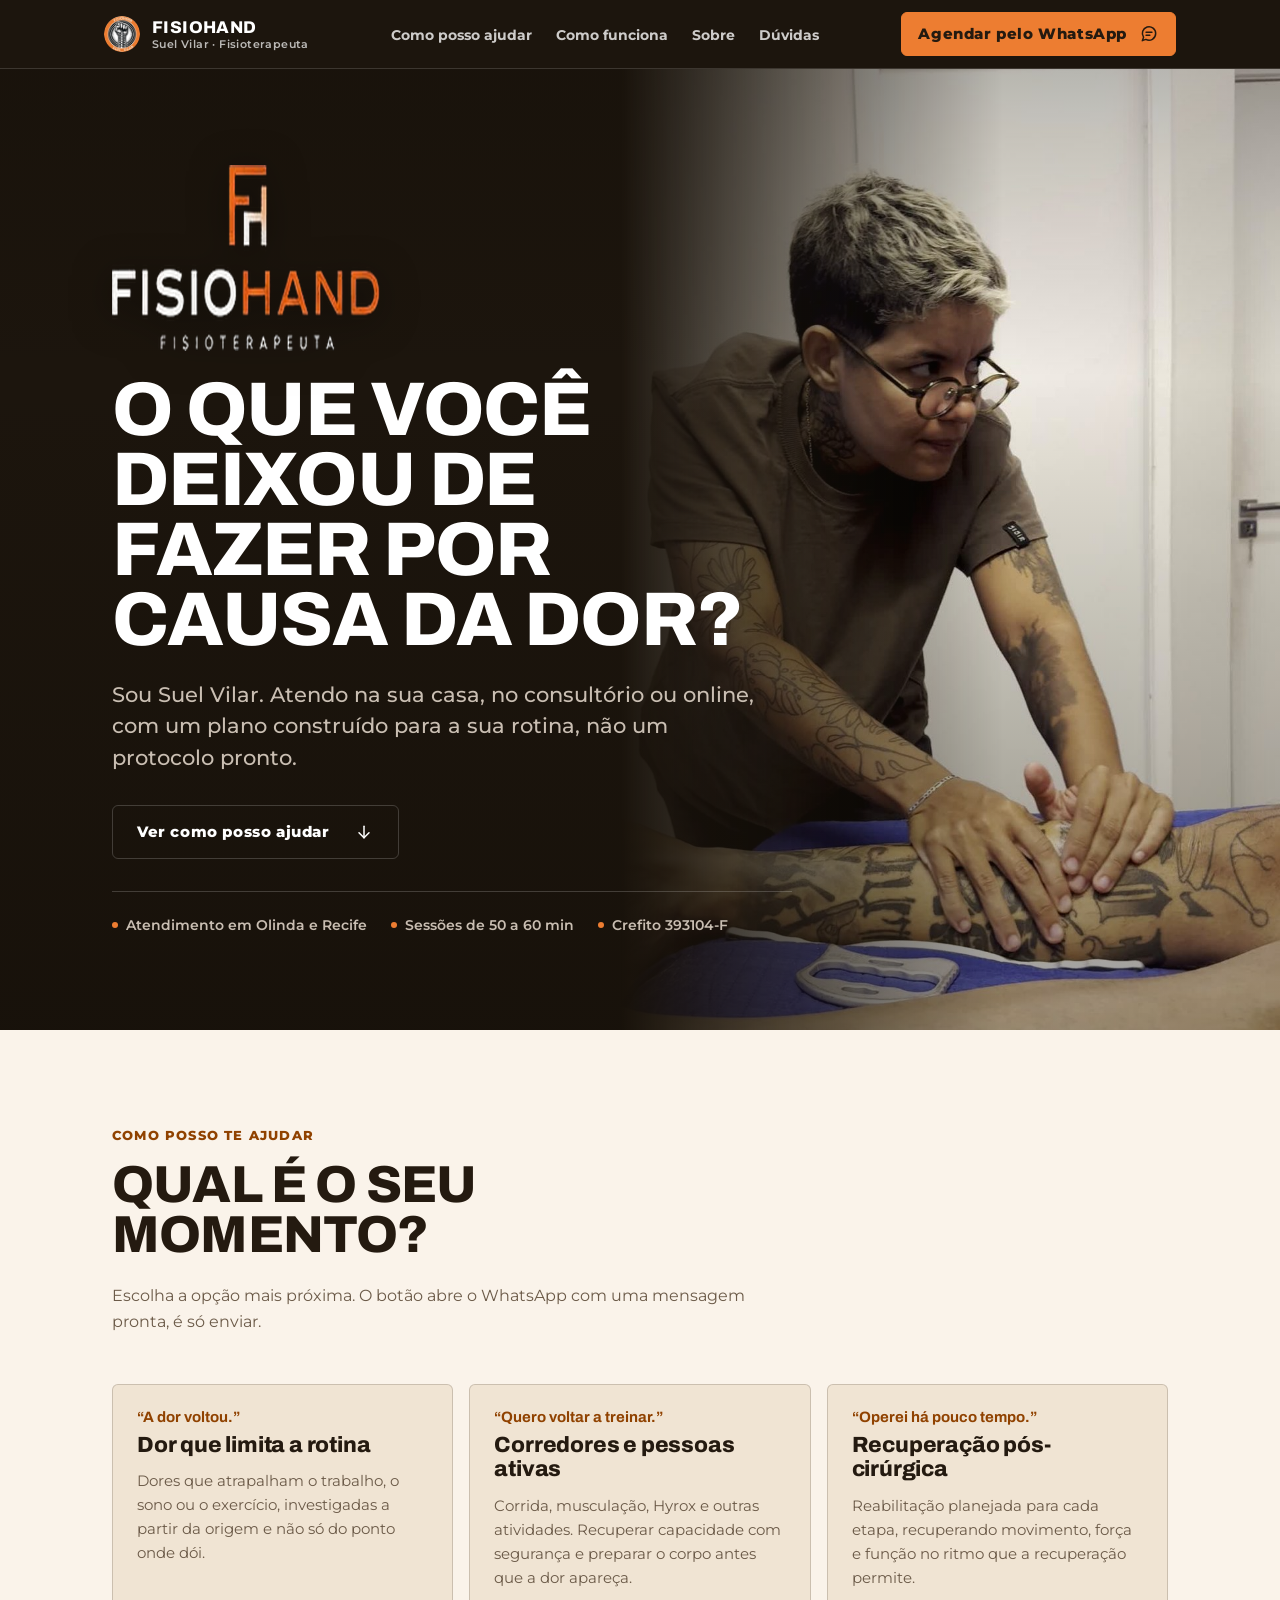
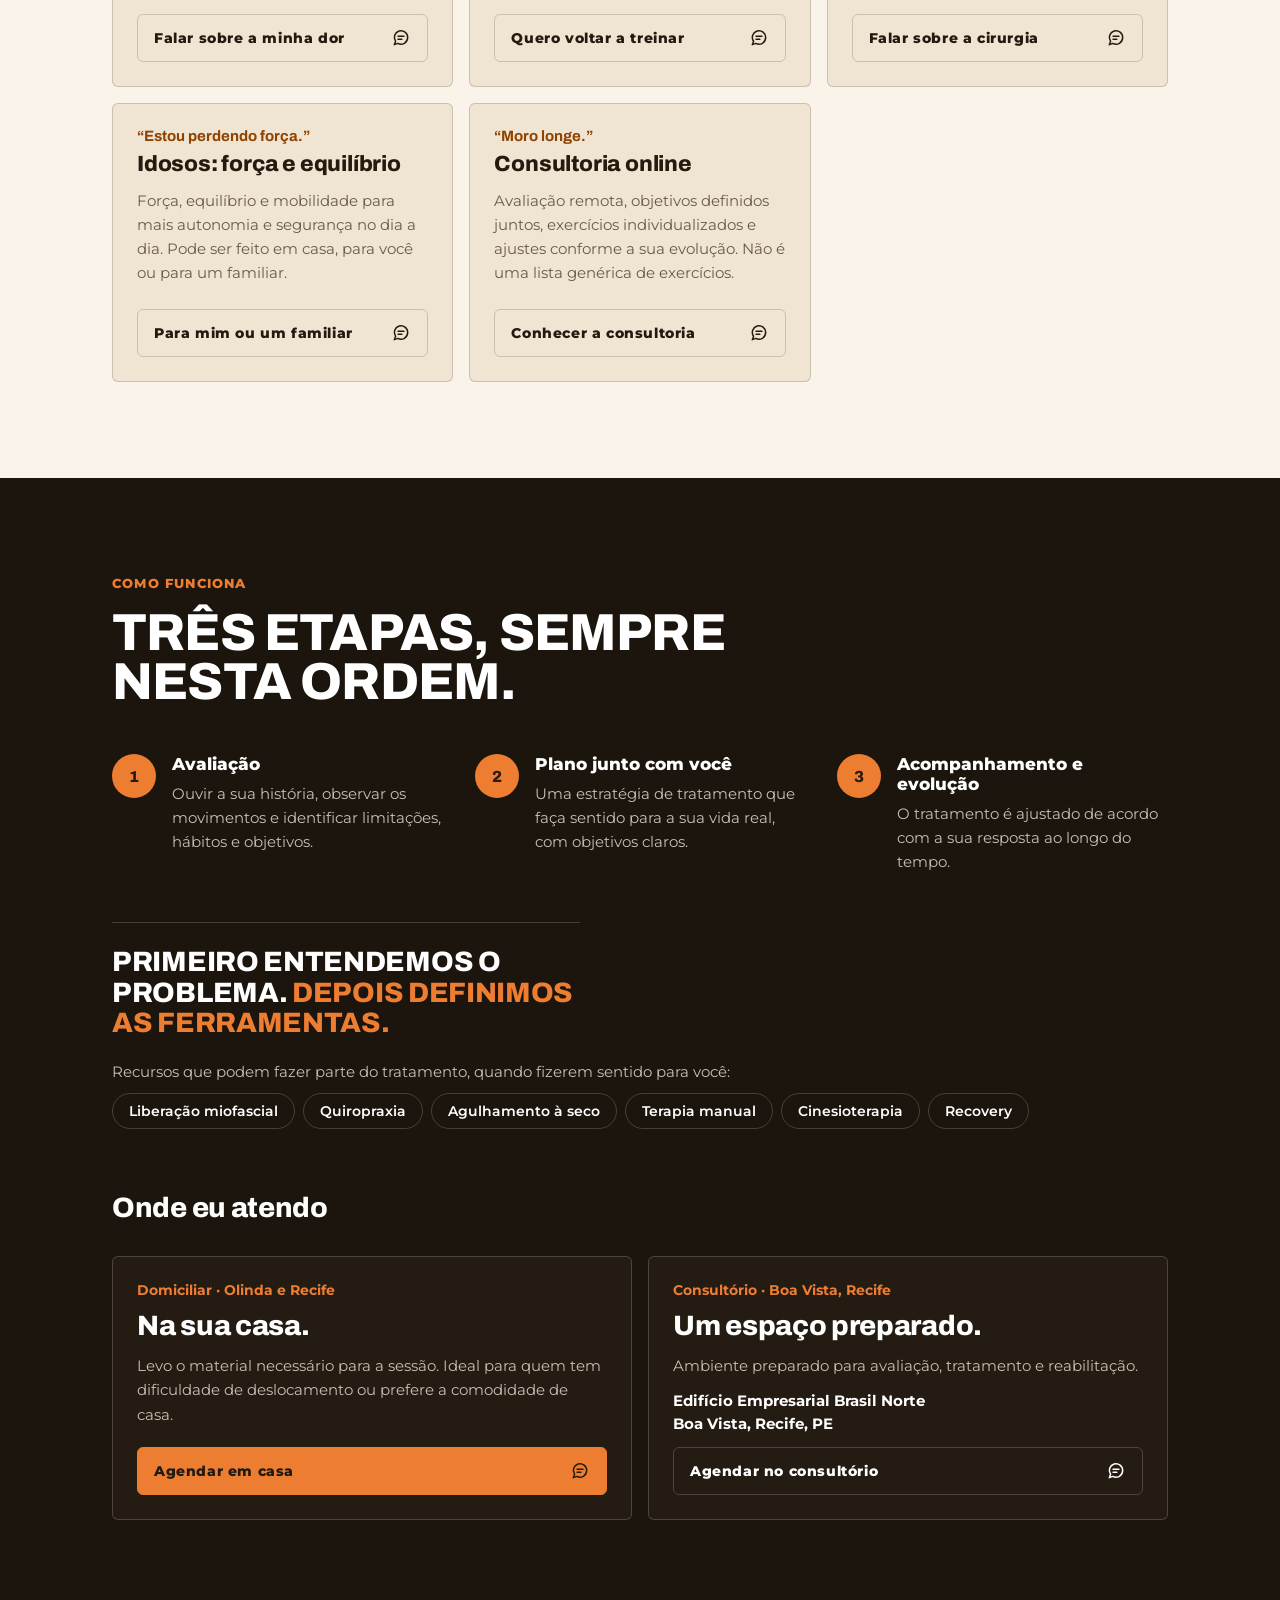
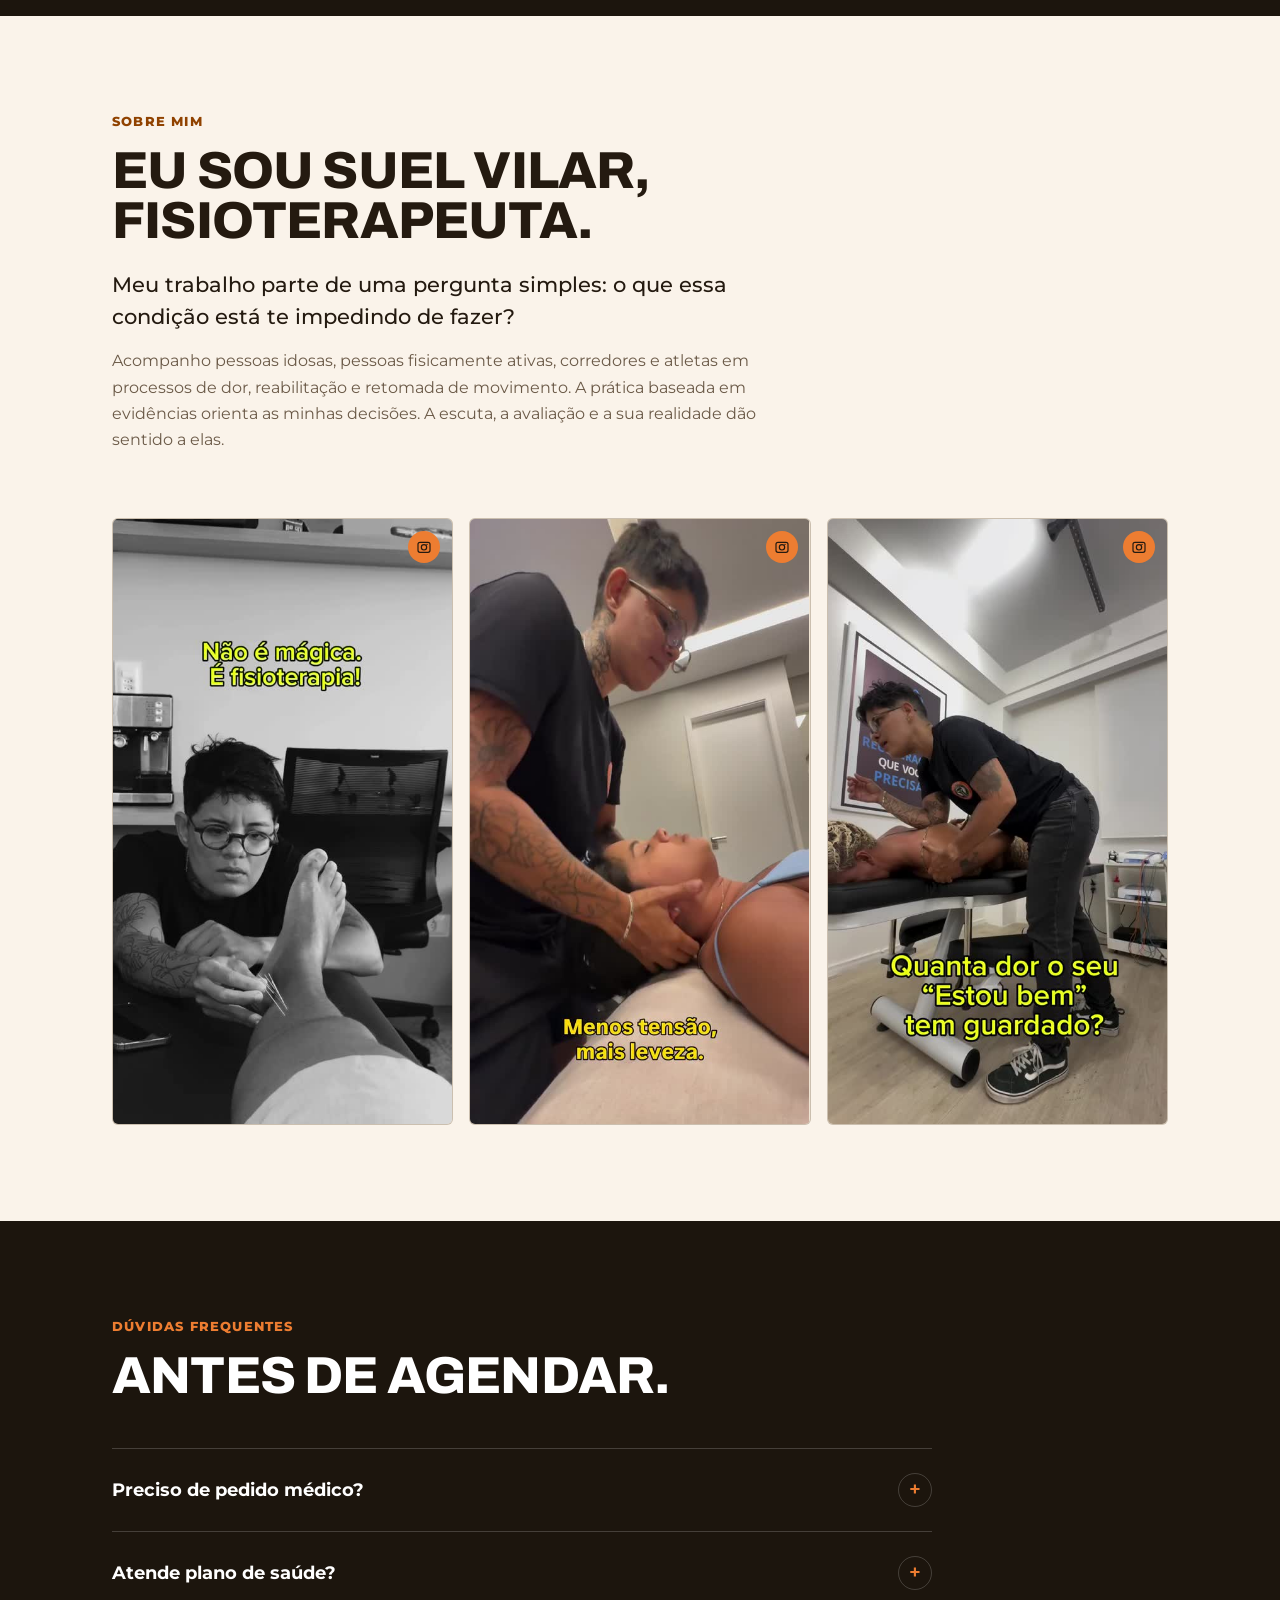
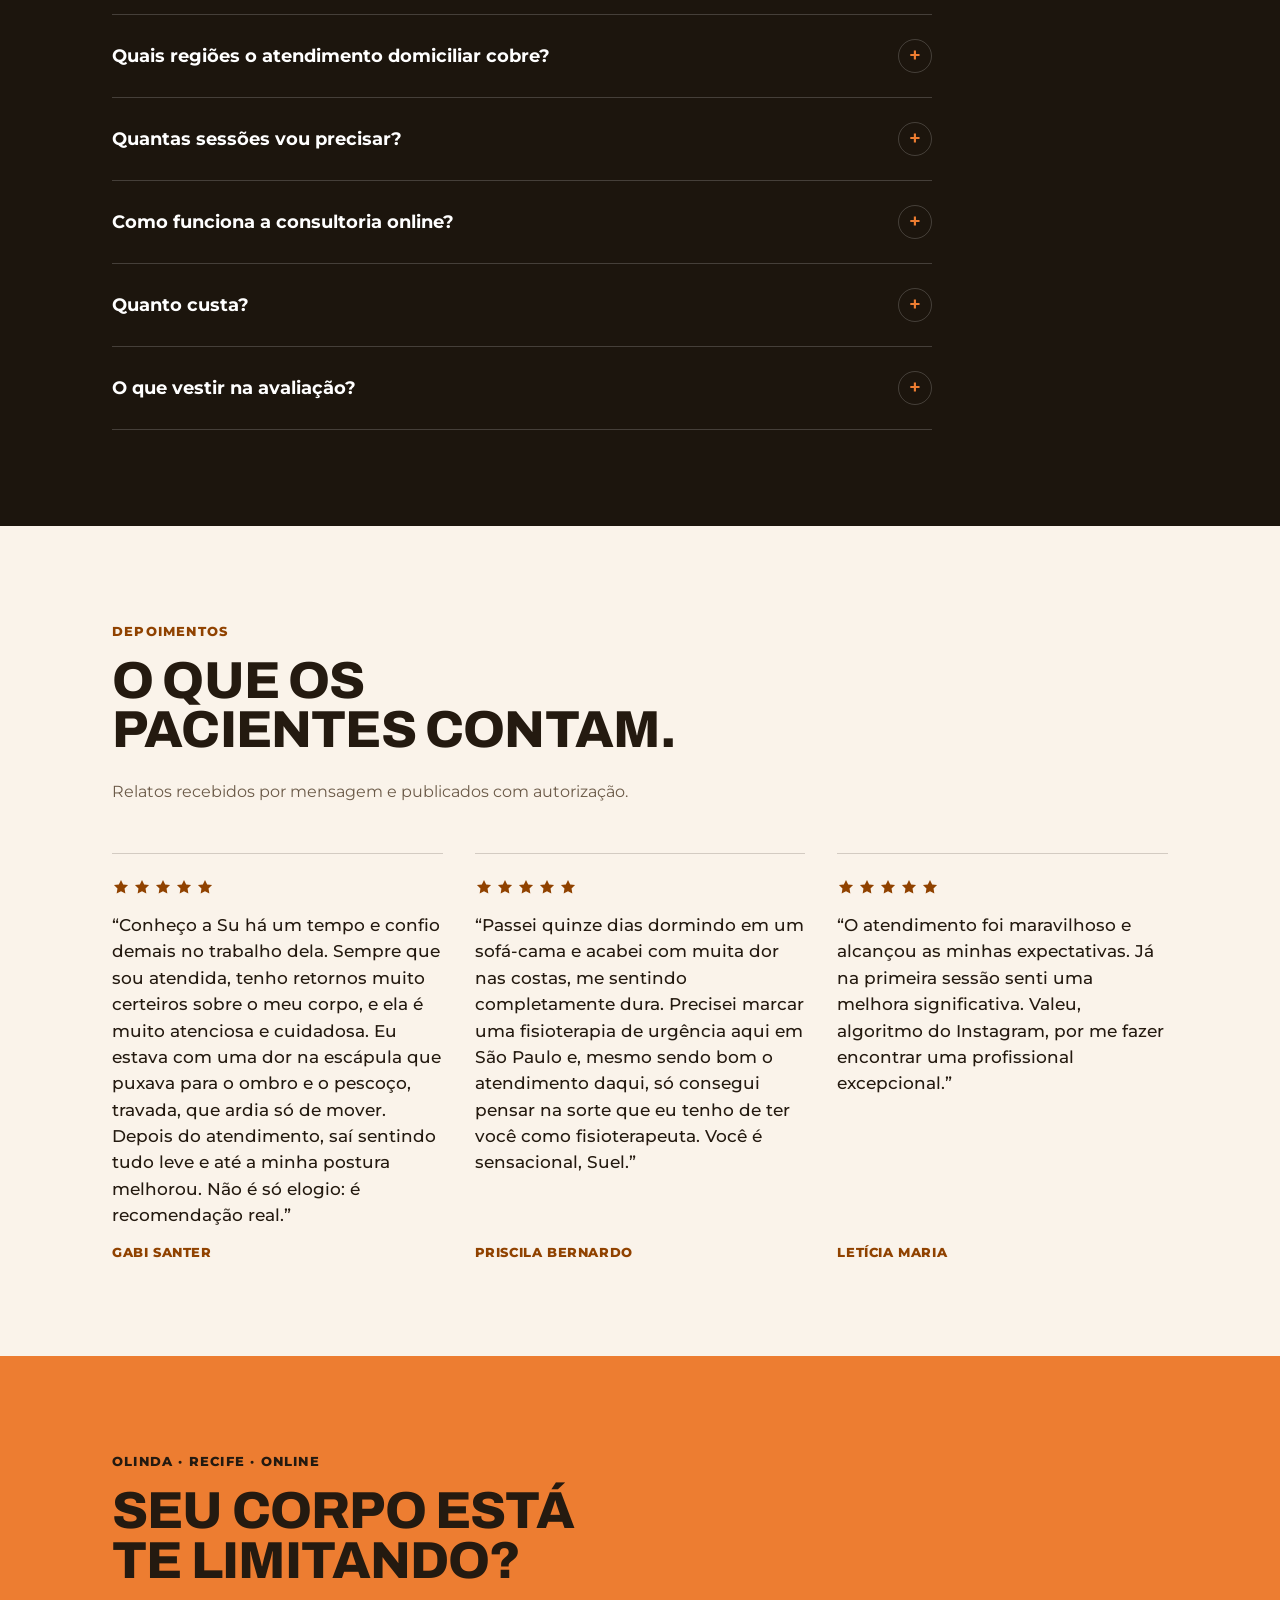
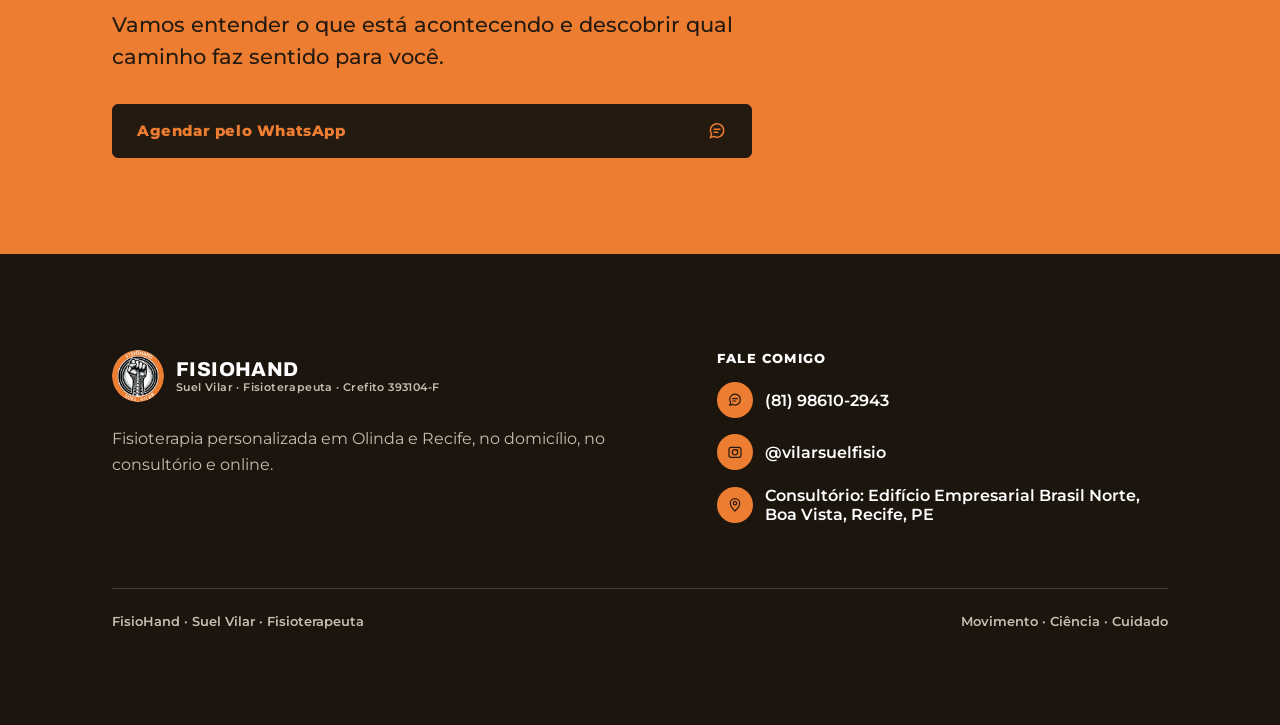
==== index.html @ 6add6da1 "Site FisioHand: página única para o GitHub Pages Constrói o site da Suel Vilar a partir do artefato " ====
<!DOCTYPE html>
<html lang="pt-BR">
<head>
<meta charset="utf-8">
<meta name="viewport" content="width=device-width,initial-scale=1,viewport-fit=cover">
<title>FisioHand | Suel Vilar, Fisioterapeuta em Olinda e Recife</title>
<meta name="description" content="Fisioterapia personalizada com Suel Vilar em Olinda e Recife: atendimento domiciliar, em consultório e online. Dor, pós-cirúrgico, corredores e atletas, idosos. Agende pelo WhatsApp.">
<link rel="canonical" href="https://marco-fontes.github.io/SiteSuel/">
<meta name="theme-color" content="#1c150d">

<link rel="icon" type="image/png" sizes="32x32" href="assets/img/favicon-32.png">
<link rel="icon" type="image/png" sizes="192x192" href="assets/img/selo-192.png">
<link rel="apple-touch-icon" href="assets/img/apple-touch-icon.png">

<!-- Prévia ao compartilhar o link (WhatsApp, Instagram, Facebook) -->
<meta property="og:type" content="website">
<meta property="og:locale" content="pt_BR">
<meta property="og:site_name" content="FisioHand">
<meta property="og:title" content="FisioHand | Suel Vilar, Fisioterapeuta em Olinda e Recife">
<meta property="og:description" content="Atendimento domiciliar, em consultório e online, com um plano construído para a sua rotina. Agende pelo WhatsApp.">
<meta property="og:url" content="https://marco-fontes.github.io/SiteSuel/">
<meta property="og:image" content="https://marco-fontes.github.io/SiteSuel/assets/img/compartilhar.jpg">
<meta property="og:image:width" content="1200">
<meta property="og:image:height" content="630">
<meta property="og:image:alt" content="Suel Vilar em atendimento de fisioterapia, com a marca FisioHand">
<meta name="twitter:card" content="summary_large_image">

<link rel="preconnect" href="https://fonts.googleapis.com">
<link rel="preconnect" href="https://fonts.gstatic.com" crossorigin>
<link href="https://fonts.googleapis.com/css2?family=Archivo:wght@600;700;800&family=Montserrat:wght@400;500;600;700;800&display=swap" rel="stylesheet">
<link rel="stylesheet" href="css/site.css">
<script src="js/site.js" defer></script>

<script type="application/ld+json">
{
  "@context": "https://schema.org",
  "@type": "Physiotherapy",
  "name": "FisioHand | Suel Vilar, Fisioterapeuta",
  "description": "Fisioterapia personalizada com Suel Vilar em Olinda e Recife: atendimento domiciliar, em consultório e online. Dor, pós-cirúrgico, corredores e atletas, idosos. Agende pelo WhatsApp.",
  "url": "https://marco-fontes.github.io/SiteSuel/",
  "image": "https://marco-fontes.github.io/SiteSuel/assets/img/compartilhar.jpg",
  "logo": "https://marco-fontes.github.io/SiteSuel/assets/img/selo-512.png",
  "telephone": "+55 81 98610-2943",
  "address": {
    "@type": "PostalAddress",
    "streetAddress": "Edifício Empresarial Brasil Norte",
    "addressLocality": "Recife",
    "addressRegion": "PE",
    "addressCountry": "BR"
  },
  "areaServed": [
    {
      "@type": "City",
      "name": "Recife"
    },
    {
      "@type": "City",
      "name": "Olinda"
    }
  ],
  "sameAs": [
    "https://instagram.com/vilarsuelfisio"
  ]
}
</script>
</head>
<body>

<!-- Ícone de conversa genérico. Para usar o ícone oficial do WhatsApp, baixe-o do kit de marca do WhatsApp e substitua os <svg> com a classe "ico-wpp". -->

<nav class="nav" aria-label="Navegação principal">
  <div class="nav-inner">
    <a class="nav-marca" href="#topo">
      <img src="assets/img/selo-160.png" width="160" height="160" alt="" />
      <span>
        <b>FisioHand</b>
        <small>Suel Vilar · Fisioterapeuta</small>
      </span>
    </a>
    <ul class="nav-links">
      <li><a href="#ajuda">Como posso ajudar</a></li>
      <li><a href="#como-funciona">Como funciona</a></li>
      <li><a href="#sobre">Sobre</a></li>
      <li><a href="#duvidas">Dúvidas</a></li>
    </ul>
    <a class="btn" href="https://wa.me/5581986102943?text=Ol%C3%A1%2C%20Suel%21%20Vim%20pelo%20site%20e%20gostaria%20de%20agendar%20uma%20avalia%C3%A7%C3%A3o." target="_blank" rel="noopener">
      <span>Agendar pelo WhatsApp</span>
      <svg class="ico-wpp" viewBox="0 0 24 24" fill="none" stroke="currentColor" stroke-width="1.8" stroke-linecap="round" stroke-linejoin="round" aria-hidden="true"><path d="M20 11.5a8 8 0 0 1-11.8 7L4 20l1.5-4.1A8 8 0 1 1 20 11.5z"/><line x1="8.5" y1="10" x2="15.5" y2="10"/><line x1="8.5" y1="13.5" x2="13" y2="13.5"/></svg>
    </a>
  </div>
</nav>

<a class="btn btn-fixo" href="https://wa.me/5581986102943?text=Ol%C3%A1%2C%20Suel%21%20Vim%20pelo%20site%20e%20gostaria%20de%20agendar%20uma%20avalia%C3%A7%C3%A3o." target="_blank" rel="noopener" aria-label="Agendar pelo WhatsApp">
  <svg class="ico-wpp" viewBox="0 0 24 24" fill="none" stroke="currentColor" stroke-width="1.8" stroke-linecap="round" stroke-linejoin="round" aria-hidden="true"><path d="M20 11.5a8 8 0 0 1-11.8 7L4 20l1.5-4.1A8 8 0 1 1 20 11.5z"/><line x1="8.5" y1="10" x2="15.5" y2="10"/><line x1="8.5" y1="13.5" x2="13" y2="13.5"/></svg>
  <span>WhatsApp</span>
</a>

<!-- 1. HERÓI -->
<header id="topo" class="secao heroi" data-theme="escuro">
  <div class="heroi-fundo" aria-hidden="true">
    <img src="assets/img/hero-1.jpg" width="1000" height="1457" alt="" fetchpriority="high">
  </div>
  <div class="heroi-veu" aria-hidden="true"></div>

  <div class="wrap">
    <div class="heroi-conteudo">
      <div>
        <div class="heroi-marca"><img src="assets/img/wordmark.png" width="476" height="186" alt="FisioHand, Suel Vilar, fisioterapeuta"></div>
        <h1 class="h-xl">O que você deixou de fazer por causa da dor?</h1>
        <p class="lead">Sou Suel Vilar. Atendo na sua casa, no consultório ou online, com um plano construído para a sua rotina, não um protocolo pronto.</p>
        <div class="btn-linha">
          <a class="btn btn--contorno" href="#ajuda">
            <span>Ver como posso ajudar</span>
            <svg viewBox="0 0 24 24" fill="none" stroke="currentColor" stroke-width="1.8" stroke-linecap="round" stroke-linejoin="round" aria-hidden="true"><line x1="12" y1="5" x2="12" y2="19"/><polyline points="6 13 12 19 18 13"/></svg>
          </a>
        </div>
        <div class="heroi-regua">
          <div>Atendimento em Olinda e Recife</div>
          <div>Sessões de 50 a 60 min</div>
          <div>Crefito 393104-F</div>
        </div>
      </div>
    </div>
  </div>
</header>

<!-- 2. COMO POSSO AJUDAR (une as antigas seções Você se reconhece, Objetivos e Modalidades) -->
<section id="ajuda" class="secao">
  <div class="wrap">
    <p class="rotulo">Como posso te ajudar</p>
    <h2 class="h-lg">Qual é o seu momento?</h2>
    <p class="par" style="margin-top: var(--space-6);">Escolha a opção mais próxima. O botão abre o WhatsApp com uma mensagem pronta, é só enviar.</p>

    <div class="cartoes">
      <article class="cartao">
        <div>
          <p class="cartao-fala">“A dor voltou.”</p>
          <h3 class="cartao-titulo" style="margin: var(--space-2) 0 var(--space-3);">Dor que limita a rotina</h3>
          <p class="cartao-desc">Dores que atrapalham o trabalho, o sono ou o exercício, investigadas a partir da origem e não só do ponto onde dói.</p>
        </div>
        <a class="btn btn--contorno btn--bloco" href="https://wa.me/5581986102943?text=Ol%C3%A1%2C%20Suel%21%20Vim%20pelo%20site.%20Estou%20com%20uma%20dor%20que%20est%C3%A1%20atrapalhando%20a%20minha%20rotina%20e%20gostaria%20de%20agendar%20uma%20avalia%C3%A7%C3%A3o." target="_blank" rel="noopener">
          <span>Falar sobre a minha dor</span>
          <svg class="ico-wpp" viewBox="0 0 24 24" fill="none" stroke="currentColor" stroke-width="1.8" stroke-linecap="round" stroke-linejoin="round" aria-hidden="true"><path d="M20 11.5a8 8 0 0 1-11.8 7L4 20l1.5-4.1A8 8 0 1 1 20 11.5z"/><line x1="8.5" y1="10" x2="15.5" y2="10"/><line x1="8.5" y1="13.5" x2="13" y2="13.5"/></svg>
        </a>
      </article>

      <article class="cartao">
        <div>
          <p class="cartao-fala">“Quero voltar a treinar.”</p>
          <h3 class="cartao-titulo" style="margin: var(--space-2) 0 var(--space-3);">Corredores e pessoas ativas</h3>
          <p class="cartao-desc">Corrida, musculação, Hyrox e outras atividades. Recuperar capacidade com segurança e preparar o corpo antes que a dor apareça.</p>
        </div>
        <a class="btn btn--contorno btn--bloco" href="https://wa.me/5581986102943?text=Ol%C3%A1%2C%20Suel%21%20Vim%20pelo%20site.%20Pratico%20atividade%20f%C3%ADsica%20e%20quero%20voltar%20a%20treinar%20sem%20dor." target="_blank" rel="noopener">
          <span>Quero voltar a treinar</span>
          <svg class="ico-wpp" viewBox="0 0 24 24" fill="none" stroke="currentColor" stroke-width="1.8" stroke-linecap="round" stroke-linejoin="round" aria-hidden="true"><path d="M20 11.5a8 8 0 0 1-11.8 7L4 20l1.5-4.1A8 8 0 1 1 20 11.5z"/><line x1="8.5" y1="10" x2="15.5" y2="10"/><line x1="8.5" y1="13.5" x2="13" y2="13.5"/></svg>
        </a>
      </article>

      <article class="cartao">
        <div>
          <p class="cartao-fala">“Operei há pouco tempo.”</p>
          <h3 class="cartao-titulo" style="margin: var(--space-2) 0 var(--space-3);">Recuperação pós-cirúrgica</h3>
          <p class="cartao-desc">Reabilitação planejada para cada etapa, recuperando movimento, força e função no ritmo que a recuperação permite.</p>
        </div>
        <a class="btn btn--contorno btn--bloco" href="https://wa.me/5581986102943?text=Ol%C3%A1%2C%20Suel%21%20Vim%20pelo%20site.%20Passei%20por%20uma%20cirurgia%20e%20preciso%20de%20fisioterapia%20para%20a%20recupera%C3%A7%C3%A3o." target="_blank" rel="noopener">
          <span>Falar sobre a cirurgia</span>
          <svg class="ico-wpp" viewBox="0 0 24 24" fill="none" stroke="currentColor" stroke-width="1.8" stroke-linecap="round" stroke-linejoin="round" aria-hidden="true"><path d="M20 11.5a8 8 0 0 1-11.8 7L4 20l1.5-4.1A8 8 0 1 1 20 11.5z"/><line x1="8.5" y1="10" x2="15.5" y2="10"/><line x1="8.5" y1="13.5" x2="13" y2="13.5"/></svg>
        </a>
      </article>

      <article class="cartao">
        <div>
          <p class="cartao-fala">“Estou perdendo força.”</p>
          <h3 class="cartao-titulo" style="margin: var(--space-2) 0 var(--space-3);">Idosos: força e equilíbrio</h3>
          <p class="cartao-desc">Força, equilíbrio e mobilidade para mais autonomia e segurança no dia a dia. Pode ser feito em casa, para você ou para um familiar.</p>
        </div>
        <a class="btn btn--contorno btn--bloco" href="https://wa.me/5581986102943?text=Ol%C3%A1%2C%20Suel%21%20Vim%20pelo%20site.%20Gostaria%20de%20fisioterapia%20para%20for%C3%A7a%20e%20equil%C3%ADbrio%20%28para%20mim%20ou%20para%20um%20familiar%29." target="_blank" rel="noopener">
          <span>Para mim ou um familiar</span>
          <svg class="ico-wpp" viewBox="0 0 24 24" fill="none" stroke="currentColor" stroke-width="1.8" stroke-linecap="round" stroke-linejoin="round" aria-hidden="true"><path d="M20 11.5a8 8 0 0 1-11.8 7L4 20l1.5-4.1A8 8 0 1 1 20 11.5z"/><line x1="8.5" y1="10" x2="15.5" y2="10"/><line x1="8.5" y1="13.5" x2="13" y2="13.5"/></svg>
        </a>
      </article>

      <article class="cartao">
        <div>
          <p class="cartao-fala">“Moro longe.”</p>
          <h3 class="cartao-titulo" style="margin: var(--space-2) 0 var(--space-3);">Consultoria online</h3>
          <p class="cartao-desc">Avaliação remota, objetivos definidos juntos, exercícios individualizados e ajustes conforme a sua evolução. Não é uma lista genérica de exercícios.</p>
        </div>
        <a class="btn btn--contorno btn--bloco" href="https://wa.me/5581986102943?text=Ol%C3%A1%2C%20Suel%21%20Vim%20pelo%20site%20e%20quero%20saber%20mais%20sobre%20a%20consultoria%20online." target="_blank" rel="noopener">
          <span>Conhecer a consultoria</span>
          <svg class="ico-wpp" viewBox="0 0 24 24" fill="none" stroke="currentColor" stroke-width="1.8" stroke-linecap="round" stroke-linejoin="round" aria-hidden="true"><path d="M20 11.5a8 8 0 0 1-11.8 7L4 20l1.5-4.1A8 8 0 1 1 20 11.5z"/><line x1="8.5" y1="10" x2="15.5" y2="10"/><line x1="8.5" y1="13.5" x2="13" y2="13.5"/></svg>
        </a>
      </article>
    </div>
  </div>
</section>

<!-- 3. COMO FUNCIONA + RECURSOS + ONDE ATENDO (sem valores, que são informados no WhatsApp) -->
<section id="como-funciona" class="secao" data-theme="escuro">
  <div class="wrap">
    <p class="rotulo">Como funciona</p>
    <h2 class="h-lg">Três etapas, sempre nesta ordem.</h2>

    <div class="passos">
      <div class="passo">
        <div class="passo-num">1</div>
        <div>
          <p class="passo-titulo">Avaliação</p>
          <p class="passo-desc">Ouvir a sua história, observar os movimentos e identificar limitações, hábitos e objetivos.</p>
        </div>
      </div>
      <div class="passo">
        <div class="passo-num">2</div>
        <div>
          <p class="passo-titulo">Plano junto com você</p>
          <p class="passo-desc">Uma estratégia de tratamento que faça sentido para a sua vida real, com objetivos claros.</p>
        </div>
      </div>
      <div class="passo">
        <div class="passo-num">3</div>
        <div>
          <p class="passo-titulo">Acompanhamento e evolução</p>
          <p class="passo-desc">O tratamento é ajustado de acordo com a sua resposta ao longo do tempo.</p>
        </div>
      </div>
    </div>

    <p class="virada">Primeiro entendemos o problema. <em>Depois definimos as ferramentas.</em></p>
    <p class="tags-legenda">Recursos que podem fazer parte do tratamento, quando fizerem sentido para você:</p>
    <div class="tags">
      <span class="tag">Liberação miofascial</span>
      <span class="tag">Quiropraxia</span>
      <span class="tag">Agulhamento à seco</span>
      <span class="tag">Terapia manual</span>
      <span class="tag">Cinesioterapia</span>
      <span class="tag">Recovery</span>
    </div>

    <div class="sub-bloco">
      <h3 class="h-md">Onde eu atendo</h3>
      <div class="locais">
        <div class="local">
          <p class="local-meta">Domiciliar · Olinda e Recife</p>
          <p class="h-md">Na sua casa.</p>
          <p class="par">Levo o material necessário para a sessão. Ideal para quem tem dificuldade de deslocamento ou prefere a comodidade de casa.</p>
          <a class="btn btn--bloco" href="https://wa.me/5581986102943?text=Ol%C3%A1%2C%20Suel%21%20Vim%20pelo%20site%20e%20quero%20agendar%20atendimento%20domiciliar.%20Meu%20bairro%20%C3%A9%3A%20" target="_blank" rel="noopener">
            <span>Agendar em casa</span>
            <svg class="ico-wpp" viewBox="0 0 24 24" fill="none" stroke="currentColor" stroke-width="1.8" stroke-linecap="round" stroke-linejoin="round" aria-hidden="true"><path d="M20 11.5a8 8 0 0 1-11.8 7L4 20l1.5-4.1A8 8 0 1 1 20 11.5z"/><line x1="8.5" y1="10" x2="15.5" y2="10"/><line x1="8.5" y1="13.5" x2="13" y2="13.5"/></svg>
          </a>
        </div>
        <div class="local">
          <p class="local-meta">Consultório · Boa Vista, Recife</p>
          <p class="h-md">Um espaço preparado.</p>
          <p class="par">Ambiente preparado para avaliação, tratamento e reabilitação.</p>
          <p class="local-endereco">Edifício Empresarial Brasil Norte<br>Boa Vista, Recife, PE</p>
          <a class="btn btn--bloco btn--contorno" href="https://wa.me/5581986102943?text=Ol%C3%A1%2C%20Suel%21%20Vim%20pelo%20site%20e%20quero%20agendar%20no%20consult%C3%B3rio.%20Quais%20hor%C3%A1rios%20voc%C3%AA%20tem%20dispon%C3%ADveis%3F" target="_blank" rel="noopener">
            <span>Agendar no consultório</span>
            <svg class="ico-wpp" viewBox="0 0 24 24" fill="none" stroke="currentColor" stroke-width="1.8" stroke-linecap="round" stroke-linejoin="round" aria-hidden="true"><path d="M20 11.5a8 8 0 0 1-11.8 7L4 20l1.5-4.1A8 8 0 1 1 20 11.5z"/><line x1="8.5" y1="10" x2="15.5" y2="10"/><line x1="8.5" y1="13.5" x2="13" y2="13.5"/></svg>
          </a>
        </div>
      </div>
    </div>
  </div>
</section>

<!-- 4. SOBRE -->
<section id="sobre" class="secao">
  <div class="wrap">
    <div class="sobre-texto">
      <p class="rotulo">Sobre mim</p>
      <h2 class="h-lg">Eu sou Suel Vilar, fisioterapeuta.</h2>
      <p class="lead" style="margin-top: var(--space-6);">Meu trabalho parte de uma pergunta simples: o que essa condição está te impedindo de fazer?</p>
      <p class="par" style="margin-top: var(--space-4);">Acompanho pessoas idosas, pessoas fisicamente ativas, corredores e atletas em processos de dor, reabilitação e retomada de movimento. A prática baseada em evidências orienta as minhas decisões. A escuta, a avaliação e a sua realidade dão sentido a elas.</p>
    </div>

    <div class="reels-bloco">
      <div class="reels">
        <a class="reel" href="https://www.instagram.com/reel/DetmWeBpkmp/" target="_blank" rel="noopener" aria-label="Vídeo completo no Instagram: não é mágica, é fisioterapia">
          <span class="reel-video">
            <video src="assets/video/reel1.mp4" poster="assets/video/reel1.jpg" autoplay muted loop playsinline preload="metadata" aria-hidden="true"></video>
            <span class="reel-selo">
              <svg viewBox="0 0 24 24" width="16" height="16" fill="none" stroke="currentColor" stroke-width="1.8" stroke-linecap="round" stroke-linejoin="round" aria-hidden="true"><rect x="3" y="5" width="18" height="15" rx="3"/><circle cx="12" cy="12.5" r="4"/><line x1="16.5" y1="8.2" x2="16.6" y2="8.2"/></svg>
            </span>
          </span>
        </a>
        <a class="reel" href="https://www.instagram.com/reel/Deo_K20xt-z/" target="_blank" rel="noopener" aria-label="Vídeo completo no Instagram: menos tensão, mais leveza">
          <span class="reel-video">
            <video src="assets/video/reel2.mp4" poster="assets/video/reel2.jpg" autoplay muted loop playsinline preload="metadata" aria-hidden="true"></video>
            <span class="reel-selo">
              <svg viewBox="0 0 24 24" width="16" height="16" fill="none" stroke="currentColor" stroke-width="1.8" stroke-linecap="round" stroke-linejoin="round" aria-hidden="true"><rect x="3" y="5" width="18" height="15" rx="3"/><circle cx="12" cy="12.5" r="4"/><line x1="16.5" y1="8.2" x2="16.6" y2="8.2"/></svg>
            </span>
          </span>
        </a>
        <a class="reel" href="https://www.instagram.com/reel/DeRxOqmJ3QB/" target="_blank" rel="noopener" aria-label="Vídeo completo no Instagram: quanta dor o seu estou bem tem guardado">
          <span class="reel-video">
            <video src="assets/video/reel3.mp4" poster="assets/video/reel3.jpg" autoplay muted loop playsinline preload="metadata" aria-hidden="true"></video>
            <span class="reel-selo">
              <svg viewBox="0 0 24 24" width="16" height="16" fill="none" stroke="currentColor" stroke-width="1.8" stroke-linecap="round" stroke-linejoin="round" aria-hidden="true"><rect x="3" y="5" width="18" height="15" rx="3"/><circle cx="12" cy="12.5" r="4"/><line x1="16.5" y1="8.2" x2="16.6" y2="8.2"/></svg>
            </span>
          </span>
        </a>
      </div>
    </div>
  </div>
</section>

<!-- 5. DÚVIDAS FREQUENTES -->
<section id="duvidas" class="secao" data-theme="escuro">
  <div class="wrap">
    <p class="rotulo">Dúvidas frequentes</p>
    <h2 class="h-lg">Antes de agendar.</h2>

    <div class="faq">
      <details>
        <summary>Preciso de pedido médico?</summary>
        <div class="faq-resposta">
          <p class="par">Não é obrigatório para começar a fisioterapia particular. Se você tiver exames, laudos ou relatório médico, leve para a avaliação. Eles ajudam a entender o seu caso.</p>
        </div>
      </details>
      <details>
        <summary>Atende plano de saúde?</summary>
        <div class="faq-resposta">
          <p class="par">O atendimento é particular. Muitos planos permitem pedir reembolso com o recibo da sessão, e alguns exigem pedido médico para isso. Vale confirmar as regras com o seu plano.</p>
        </div>
      </details>
      <details>
        <summary>Quais regiões o atendimento domiciliar cobre?</summary>
        <div class="faq-resposta">
          <p class="par">Olinda e Recife. Mande o seu bairro pelo <a href="https://wa.me/5581986102943?text=Ol%C3%A1%2C%20Suel%21%20Vim%20pelo%20site%20e%20quero%20agendar%20atendimento%20domiciliar.%20Meu%20bairro%20%C3%A9%3A%20" target="_blank" rel="noopener">WhatsApp</a> que eu confirmo se atendo a sua região.</p>
        </div>
      </details>
      <details>
        <summary>Quantas sessões vou precisar?</summary>
        <div class="faq-resposta">
          <p class="par">Depende da sua condição, do seu objetivo e de como o seu corpo responde. Depois da avaliação, você recebe uma estimativa e o plano é revisto conforme a evolução.</p>
        </div>
      </details>
      <details>
        <summary>Como funciona a consultoria online?</summary>
        <div class="faq-resposta">
          <p class="par">Fazemos a avaliação por videochamada, definimos os objetivos juntos e você recebe exercícios individualizados, com acompanhamento e ajustes ao longo do tempo.</p>
        </div>
      </details>
      <details>
        <summary>Quanto custa?</summary>
        <div class="faq-resposta">
          <p class="par">O valor depende da modalidade (domiciliar, consultório ou online) e é informado no primeiro contato. <a href="https://wa.me/5581986102943?text=Ol%C3%A1%2C%20Suel%21%20Vim%20pelo%20site%20e%20gostaria%20de%20saber%20os%20valores%20das%20sess%C3%B5es." target="_blank" rel="noopener">Pergunte pelo WhatsApp</a>, a resposta é rápida.</p>
        </div>
      </details>
      <details>
        <summary>O que vestir na avaliação?</summary>
        <div class="faq-resposta">
          <p class="par">Roupa confortável, que permita movimentar o corpo e observar a região da queixa, como short e camiseta.</p>
        </div>
      </details>
    </div>
  </div>
</section>

<!--
  6. DEPOIMENTOS
  Relatos recebidos por mensagem, com o texto revisado para leitura.
  Para adicionar outro, copie um bloco .depoimento, troque o texto de .depo-fala e o .depo-nome.
  Publicar somente com autorização por escrito de cada paciente, sem promessa de resultado
  e sem imagens de antes e depois (Resolução COFFITO nº 532/2021).
-->
<section id="depoimentos" class="secao">
  <div class="wrap">
    <p class="rotulo">Depoimentos</p>
    <h2 class="h-lg">O que os pacientes contam.</h2>
    <p class="par" style="margin-top: var(--space-6);">Relatos recebidos por mensagem e publicados com autorização.</p>

    <div class="depoimentos">
      <div class="depoimento">
        <div class="depo-estrelas" aria-hidden="true">
          <svg viewBox="0 0 24 24" fill="currentColor"><path d="M12 2.6l2.9 5.9 6.5.9-4.7 4.6 1.1 6.5-5.8-3-5.8 3 1.1-6.5L2.6 9.4l6.5-.9z"/></svg>
          <svg viewBox="0 0 24 24" fill="currentColor"><path d="M12 2.6l2.9 5.9 6.5.9-4.7 4.6 1.1 6.5-5.8-3-5.8 3 1.1-6.5L2.6 9.4l6.5-.9z"/></svg>
          <svg viewBox="0 0 24 24" fill="currentColor"><path d="M12 2.6l2.9 5.9 6.5.9-4.7 4.6 1.1 6.5-5.8-3-5.8 3 1.1-6.5L2.6 9.4l6.5-.9z"/></svg>
          <svg viewBox="0 0 24 24" fill="currentColor"><path d="M12 2.6l2.9 5.9 6.5.9-4.7 4.6 1.1 6.5-5.8-3-5.8 3 1.1-6.5L2.6 9.4l6.5-.9z"/></svg>
          <svg viewBox="0 0 24 24" fill="currentColor"><path d="M12 2.6l2.9 5.9 6.5.9-4.7 4.6 1.1 6.5-5.8-3-5.8 3 1.1-6.5L2.6 9.4l6.5-.9z"/></svg>
        </div>
        <p class="depo-fala">“Conheço a Su há um tempo e confio demais no trabalho dela. Sempre que sou atendida, tenho retornos muito certeiros sobre o meu corpo, e ela é muito atenciosa e cuidadosa. Eu estava com uma dor na escápula que puxava para o ombro e o pescoço, travada, que ardia só de mover. Depois do atendimento, saí sentindo tudo leve e até a minha postura melhorou. Não é só elogio: é recomendação real.”</p>
        <p class="depo-nome">Gabi Santer</p>
      </div>

      <div class="depoimento">
        <div class="depo-estrelas" aria-hidden="true">
          <svg viewBox="0 0 24 24" fill="currentColor"><path d="M12 2.6l2.9 5.9 6.5.9-4.7 4.6 1.1 6.5-5.8-3-5.8 3 1.1-6.5L2.6 9.4l6.5-.9z"/></svg>
          <svg viewBox="0 0 24 24" fill="currentColor"><path d="M12 2.6l2.9 5.9 6.5.9-4.7 4.6 1.1 6.5-5.8-3-5.8 3 1.1-6.5L2.6 9.4l6.5-.9z"/></svg>
          <svg viewBox="0 0 24 24" fill="currentColor"><path d="M12 2.6l2.9 5.9 6.5.9-4.7 4.6 1.1 6.5-5.8-3-5.8 3 1.1-6.5L2.6 9.4l6.5-.9z"/></svg>
          <svg viewBox="0 0 24 24" fill="currentColor"><path d="M12 2.6l2.9 5.9 6.5.9-4.7 4.6 1.1 6.5-5.8-3-5.8 3 1.1-6.5L2.6 9.4l6.5-.9z"/></svg>
          <svg viewBox="0 0 24 24" fill="currentColor"><path d="M12 2.6l2.9 5.9 6.5.9-4.7 4.6 1.1 6.5-5.8-3-5.8 3 1.1-6.5L2.6 9.4l6.5-.9z"/></svg>
        </div>
        <p class="depo-fala">“Passei quinze dias dormindo em um sofá-cama e acabei com muita dor nas costas, me sentindo completamente dura. Precisei marcar uma fisioterapia de urgência aqui em São Paulo e, mesmo sendo bom o atendimento daqui, só consegui pensar na sorte que eu tenho de ter você como fisioterapeuta. Você é sensacional, Suel.”</p>
        <p class="depo-nome">Priscila Bernardo</p>
      </div>

      <div class="depoimento">
        <div class="depo-estrelas" aria-hidden="true">
          <svg viewBox="0 0 24 24" fill="currentColor"><path d="M12 2.6l2.9 5.9 6.5.9-4.7 4.6 1.1 6.5-5.8-3-5.8 3 1.1-6.5L2.6 9.4l6.5-.9z"/></svg>
          <svg viewBox="0 0 24 24" fill="currentColor"><path d="M12 2.6l2.9 5.9 6.5.9-4.7 4.6 1.1 6.5-5.8-3-5.8 3 1.1-6.5L2.6 9.4l6.5-.9z"/></svg>
          <svg viewBox="0 0 24 24" fill="currentColor"><path d="M12 2.6l2.9 5.9 6.5.9-4.7 4.6 1.1 6.5-5.8-3-5.8 3 1.1-6.5L2.6 9.4l6.5-.9z"/></svg>
          <svg viewBox="0 0 24 24" fill="currentColor"><path d="M12 2.6l2.9 5.9 6.5.9-4.7 4.6 1.1 6.5-5.8-3-5.8 3 1.1-6.5L2.6 9.4l6.5-.9z"/></svg>
          <svg viewBox="0 0 24 24" fill="currentColor"><path d="M12 2.6l2.9 5.9 6.5.9-4.7 4.6 1.1 6.5-5.8-3-5.8 3 1.1-6.5L2.6 9.4l6.5-.9z"/></svg>
        </div>
        <p class="depo-fala">“O atendimento foi maravilhoso e alcançou as minhas expectativas. Já na primeira sessão senti uma melhora significativa. Valeu, algoritmo do Instagram, por me fazer encontrar uma profissional excepcional.”</p>
        <p class="depo-nome">Letícia Maria</p>
      </div>
    </div>
  </div>
</section>

<!-- 7. CTA FINAL -->
<section id="agendar" class="secao" data-theme="laranja">
  <div class="wrap">
    <p class="rotulo">Olinda · Recife · Online</p>
    <h2 class="h-lg">Seu corpo está te limitando?</h2>
    <p class="lead" style="margin-top: var(--space-6);">Vamos entender o que está acontecendo e descobrir qual caminho faz sentido para você.</p>
    <div class="btn-linha">
      <a class="btn btn--escuro btn--bloco" href="https://wa.me/5581986102943?text=Ol%C3%A1%2C%20Suel%21%20Vim%20pelo%20site%20e%20gostaria%20de%20agendar%20uma%20avalia%C3%A7%C3%A3o." target="_blank" rel="noopener">
        <span>Agendar pelo WhatsApp</span>
        <svg class="ico-wpp" viewBox="0 0 24 24" fill="none" stroke="currentColor" stroke-width="1.8" stroke-linecap="round" stroke-linejoin="round" aria-hidden="true"><path d="M20 11.5a8 8 0 0 1-11.8 7L4 20l1.5-4.1A8 8 0 1 1 20 11.5z"/><line x1="8.5" y1="10" x2="15.5" y2="10"/><line x1="8.5" y1="13.5" x2="13" y2="13.5"/></svg>
      </a>
    </div>
  </div>
</section>

<!-- 8. RODAPÉ -->
<footer id="contato" class="secao" data-theme="escuro">
  <div class="wrap" style="padding-bottom: var(--space-24);">
    <div class="rodape-grid">
      <div>
        <div class="nav-marca" style="margin-bottom: var(--space-6);">
          <img src="assets/img/selo-160.png" width="160" height="160" alt="Selo FisioHand" style="width:52px;height:52px;" />
          <span>
            <b style="font-size:20px;">FisioHand</b>
            <small style="color: var(--ink-muted);">Suel Vilar · Fisioterapeuta · Crefito 393104-F</small>
          </span>
        </div>
        <p class="par">Fisioterapia personalizada em Olinda e Recife, no domicílio, no consultório e online.</p>
      </div>
      <div>
        <p class="rodape-titulo">Fale comigo</p>
        <div class="contato-linha">
          <span class="contato-icone"><svg class="ico-wpp" width="16" height="16" viewBox="0 0 24 24" fill="none" stroke="currentColor" stroke-width="1.8" stroke-linecap="round" stroke-linejoin="round" aria-hidden="true"><path d="M20 11.5a8 8 0 0 1-11.8 7L4 20l1.5-4.1A8 8 0 1 1 20 11.5z"/><line x1="8.5" y1="10" x2="15.5" y2="10"/><line x1="8.5" y1="13.5" x2="13" y2="13.5"/></svg></span>
          <a href="https://wa.me/5581986102943?text=Ol%C3%A1%2C%20Suel%21%20Vim%20pelo%20site%20e%20gostaria%20de%20agendar%20uma%20avalia%C3%A7%C3%A3o." target="_blank" rel="noopener">(81) 98610-2943</a>
        </div>
        <div class="contato-linha">
          <span class="contato-icone"><svg viewBox="0 0 24 24" width="16" height="16" fill="none" stroke="currentColor" stroke-width="1.8" stroke-linecap="round" stroke-linejoin="round" aria-hidden="true"><rect x="3" y="5" width="18" height="15" rx="3"/><circle cx="12" cy="12.5" r="4"/><line x1="16.5" y1="8.2" x2="16.6" y2="8.2"/></svg></span>
          <a href="https://instagram.com/vilarsuelfisio" target="_blank" rel="noopener">@vilarsuelfisio</a>
        </div>
        <div class="contato-linha">
          <span class="contato-icone"><svg viewBox="0 0 24 24" width="16" height="16" fill="none" stroke="currentColor" stroke-width="1.8" stroke-linecap="round" stroke-linejoin="round" aria-hidden="true"><path d="M12 21s-7-6.2-7-11.5A7 7 0 0 1 19 9.5C19 14.8 12 21 12 21z"/><circle cx="12" cy="9.5" r="2.5"/></svg></span>
          <a href="https://www.google.com/maps/search/?api=1&amp;query=Edif%C3%ADcio%20Empresarial%20Brasil%20Norte%2C%20Boa%20Vista%2C%20Recife%20-%20PE" target="_blank" rel="noopener">Consultório: Edifício Empresarial Brasil Norte, Boa Vista, Recife, PE</a>
        </div>
      </div>
    </div>
    <div class="rodape-base">
      <span>FisioHand · Suel Vilar · Fisioterapeuta</span>
      <span>Movimento · Ciência · Cuidado</span>
    </div>
  </div>
</footer>

</body>
</html>
---- css/site.css ----
/* FisioHand | Suel Vilar
   Tokens do design system FisioHand (v2): tema papel (padrão), escuro e laranja.
   Troque o tema de uma seção com data-theme="escuro" ou data-theme="laranja". */
:root {
  --surface-100: #faf3ea;
  --surface-200: #f0e4d3;
  --border: rgba(36, 26, 16, 0.18);
  --ink: #241a10;
  --ink-muted: #6b5a48;
  --brand: #ed7d31;
  --on-brand: #241a10;
  --brand-text: #904200;

  --radius-sm: 2px;
  --radius-md: 4px;
  --radius-lg: 6px;
  --radius-full: 9999px;

  --space-1: 4px;
  --space-2: 8px;
  --space-3: 12px;
  --space-4: 16px;
  --space-6: 24px;
  --space-8: 32px;
  --space-12: 48px;
  --space-16: 64px;
  --space-24: 96px;
  --space-32: 128px;

  --font-display: "Archivo", "Arial Narrow", system-ui, sans-serif;
  --font-body: "Montserrat", system-ui, sans-serif;
  
  color-scheme: light;
}

[data-theme="escuro"] {
  --surface-100: #1c150d;
  --surface-200: #241b12;
  --border: rgba(255, 255, 255, 0.18);
  --ink: #ffffff;
  --ink-muted: #c9beb2;
  --brand-text: #ed7d31;
  color-scheme: dark;
}

[data-theme="laranja"] {
  --surface-100: #ed7d31;
  --surface-200: #e06a1f;
  --border: rgba(36, 26, 16, 0.3);
  --ink: #241a10;
  --ink-muted: #3a2a1a;
  --brand-text: #241a10;
  color-scheme: light;
}

* { box-sizing: border-box; }
html { scroll-behavior: smooth; scroll-padding-top: 72px; }

body {
  margin: 0;
  padding-top: env(safe-area-inset-top, 0px);
  background: #1c150d;
  color: var(--ink);
  font-family: var(--font-body);
  -webkit-font-smoothing: antialiased;
}

img { max-width: 100%; display: block; }
p { margin: 0; }
a { color: inherit; }
[hidden] { display: none !important; }

/* Foco visível: brand-text é legível nos três temas */
a:focus-visible, summary:focus-visible, .reel:focus-visible {
  outline: 2px solid var(--brand-text); outline-offset: 3px; border-radius: var(--radius-md);
}

/* ===== Estrutura ===== */
.secao { background: var(--surface-100); color: var(--ink); }

.wrap {
  max-width: 1120px;
  margin: 0 auto;
  padding-inline: var(--space-6);
  padding-block: var(--space-16);
}

@media (min-width: 720px) { .wrap { padding-inline: var(--space-8); padding-block: var(--space-24); } }

.rotulo {
  font-size: 13px; line-height: 18px; font-weight: 800; letter-spacing: 1.2px;
  text-transform: uppercase; color: var(--brand-text); margin-bottom: var(--space-4);
}

/* Tipografia */
.h-xl {
  font-family: var(--font-display); font-weight: 800; text-transform: uppercase;
  font-size: clamp(36px, 6.6vw, 76px); line-height: 0.92; letter-spacing: -1.2px;
  margin: 0; text-wrap: balance;
}

.h-lg {
  font-family: var(--font-display); font-weight: 800; text-transform: uppercase;
  font-size: clamp(30px, 4.6vw, 52px); line-height: 0.95; letter-spacing: -0.8px;
  margin: 0; text-wrap: balance; max-width: 20ch;
}

.h-md {
  font-family: var(--font-display); font-weight: 800;
  font-size: clamp(22px, 2.6vw, 28px); line-height: 1.1; letter-spacing: -0.3px;
  margin: 0; text-wrap: balance;
}

.lead { font-size: clamp(18px, 2.1vw, 21px); line-height: 1.5; font-weight: 500; max-width: 46ch; }
.par { font-size: 16px; line-height: 1.65; color: var(--ink-muted); max-width: 60ch; }

.marca-agua {
  font-size: 14px; line-height: 1.5; font-weight: 600; color: var(--brand-text);
  border-top: 1px dashed var(--border); padding-top: var(--space-3); margin-top: var(--space-6);
  max-width: 60ch;
}

/* Botões */
.btn {
  display: inline-flex; align-items: center; justify-content: space-between; gap: var(--space-6);
  min-height: 52px; padding: var(--space-4) var(--space-6);
  border-radius: var(--radius-lg);
  background: var(--brand); color: var(--on-brand); border: 1px solid var(--brand);
  font-size: 15px; line-height: 18px; font-weight: 800; letter-spacing: 0.6px;
  text-decoration: none;
  transition: transform 0.12s ease, opacity 0.2s ease, background-color 0.2s ease, border-color 0.2s ease;
}

.btn:hover { transform: translateY(-1px); }
.btn svg { flex: none; width: 20px; height: 20px; }
.btn--contorno { background: transparent; color: var(--ink); border-color: var(--border); }
.btn--contorno:hover { border-color: var(--brand); color: var(--brand-text); }
.btn--bloco { display: flex; width: 100%; }
.btn--escuro { background: var(--ink); color: var(--surface-100); border-color: var(--ink); }

.btn-linha { display: flex; flex-wrap: wrap; gap: var(--space-3); margin-top: var(--space-8); max-width: 640px; }
.btn-linha .btn { flex: 1 1 260px; }

/* Botão flutuante: só no celular (no desktop o botão da barra cumpre o papel) */
.btn-fixo {
  position: fixed; right: var(--space-4);
  bottom: calc(var(--space-4) + env(safe-area-inset-bottom, 0px));
  z-index: 60; gap: var(--space-3); padding: var(--space-3) var(--space-6);
  box-shadow: 0 6px 20px rgba(0, 0, 0, 0.28);
}

@media (min-width: 720px) { .btn-fixo { display: none; } }

/* ===== Nav ===== */
.nav {
  position: sticky; top: env(safe-area-inset-top, 0px); z-index: 50;
  background: #1c150d; color: #fff; border-bottom: 1px solid rgba(255,255,255,0.14);
}

.nav-inner {
  max-width: 1120px; margin: 0 auto;
  padding-inline: var(--space-6); padding-block: var(--space-3);
  display: flex; align-items: center; justify-content: space-between; gap: var(--space-6);
  min-height: 60px;
}

.nav-marca { display: flex; align-items: center; gap: var(--space-3); text-decoration: none; color: #fff; }
.nav-marca img { width: 36px; height: 36px; border-radius: var(--radius-full); }
.nav-marca b { font-family: var(--font-display); font-weight: 800; font-size: 17px; letter-spacing: 0.4px; text-transform: uppercase; display: block; }
.nav-marca small { display: block; font-size: 11px; letter-spacing: 0.4px; font-weight: 600; color: rgba(255,255,255,0.7); }

.nav-links { display: flex; gap: var(--space-6); list-style: none; margin: 0; padding: 0; }
.nav-links a { font-size: 14px; font-weight: 700; text-decoration: none; color: rgba(255,255,255,0.78); transition: color 0.2s ease; }
.nav-links a:hover { color: #fff; }
.nav .btn { min-height: 44px; padding: var(--space-2) var(--space-4); gap: var(--space-3); }

@media (max-width: 900px) { .nav-links { display: none; } }
@media (max-width: 719px) { .nav .btn { display: none; } }

/* ===== Herói: fotos de atendimento ao fundo, véu por cima, conteúdo acima de tudo ===== */
.heroi { position: relative; overflow: hidden; }

/* No celular a foto cobre o fundo inteiro; no desktop ela fica à direita e
   dissolve no próprio fundo da seção por uma máscara, sem cópia desfocada atrás. */
.heroi-fundo { position: absolute; inset: 0; overflow: hidden; }
.heroi-fundo img {
  position: absolute; inset: 0; width: 100%; height: 100%;
  object-fit: cover; object-position: 72% 50%;
}

.heroi-veu {
  position: absolute; inset: 0;
  background:
    linear-gradient(90deg, rgba(18, 13, 7, 0.86) 0%, rgba(18, 13, 7, 0.76) 34%, rgba(18, 13, 7, 0.4) 64%, rgba(18, 13, 7, 0.2) 100%),
    linear-gradient(180deg, rgba(18, 13, 7, 0.34) 0%, rgba(18, 13, 7, 0.06) 38%, rgba(18, 13, 7, 0.4) 100%);
}

@media (min-width: 900px) {
  .heroi-fundo img {
    inset: 0 0 0 auto; width: auto; height: 100%; max-width: none;
    object-fit: cover; object-position: center;
    -webkit-mask-image: linear-gradient(to right, transparent 0%, rgba(0, 0, 0, 0.45) 26%, #000 58%);
    mask-image: linear-gradient(to right, transparent 0%, rgba(0, 0, 0, 0.45) 26%, #000 58%);
  }

  .heroi-veu {
    background: linear-gradient(180deg, rgba(18, 13, 7, 0.3) 0%, rgba(18, 13, 7, 0) 32%, rgba(18, 13, 7, 0.42) 100%);
  }
}

.heroi > .wrap { position: relative; z-index: 1; }
.heroi .wrap { padding-block: var(--space-16); }

@media (min-width: 900px) {
  .heroi .wrap { padding-block: var(--space-24); min-height: 620px; display: flex; align-items: center; }
}

@media (max-width: 899px) {
  .heroi-veu {
    background: linear-gradient(180deg, rgba(18, 13, 7, 0.88) 0%, rgba(18, 13, 7, 0.78) 42%, rgba(18, 13, 7, 0.94) 100%);
  }
}

.heroi-conteudo { max-width: 680px; }

/* Marca horizontal sobre a foto: o arquivo já vem sem fundo, a sombra firma o traço */
.heroi-marca { margin-bottom: var(--space-6); }
.heroi-marca img {
  width: 212px; max-width: 70%;
  filter: drop-shadow(0 6px 18px rgba(0, 0, 0, 0.55));
}
@media (min-width: 900px) { .heroi-marca img { width: 268px; } }

/* No herói sobrou um botão só: ele acompanha o próprio texto, não estica */
.heroi .btn-linha .btn { flex: 0 1 auto; }

.heroi .lead { margin-top: var(--space-6); color: var(--ink-muted); }

.heroi-regua {
  display: flex; gap: var(--space-3) var(--space-6); flex-wrap: wrap;
  margin-top: var(--space-8); padding-top: var(--space-6); border-top: 1px solid var(--border);
}
.heroi-regua div { font-size: 14px; font-weight: 600; color: var(--ink-muted); display: flex; align-items: center; gap: var(--space-2); }
.heroi-regua div::before { content: ""; width: 6px; height: 6px; border-radius: var(--radius-full); background: var(--brand); flex: none; }

/* ===== Como posso ajudar (cartões) ===== */
.cartoes { display: grid; grid-template-columns: repeat(auto-fill, minmax(280px, 1fr)); gap: var(--space-4); margin-top: var(--space-12); }

.cartao {
  border: 1px solid var(--border); border-radius: var(--radius-lg);
  background: var(--surface-200); padding: var(--space-6);
  display: flex; flex-direction: column; gap: var(--space-3);
  justify-content: space-between;
  transition: border-color 0.2s ease, transform 0.15s ease;
}

.cartao:hover { border-color: var(--brand); transform: translateY(-2px); }
.cartao:hover .cartao-titulo { color: var(--brand-text); }
.cartao-titulo { transition: color 0.2s ease; }

.cartao-fala { font-family: var(--font-display); font-weight: 700; font-size: 15px; color: var(--brand-text); }
.cartao-titulo { font-family: var(--font-display); font-weight: 800; font-size: 22px; line-height: 1.12; letter-spacing: -0.2px; }
.cartao-desc { font-size: 15px; line-height: 1.6; color: var(--ink-muted); }
.cartao .btn { margin-top: var(--space-3); min-height: 48px; padding: var(--space-3) var(--space-4); font-size: 14px; }

/* ===== Como funciona ===== */
.passos { display: grid; grid-template-columns: repeat(auto-fit, minmax(240px, 1fr)); gap: var(--space-8); margin-top: var(--space-12); }
.passo { display: flex; gap: var(--space-4); align-items: flex-start; }

.passo-num {
  flex: none; width: 44px; height: 44px; border-radius: var(--radius-full);
  background: var(--brand); color: var(--on-brand);
  font-family: var(--font-display); font-weight: 800; font-size: 16px;
  display: flex; align-items: center; justify-content: center;
}

.passo-titulo { font-size: 17px; font-weight: 800; }
.passo-desc { font-size: 15px; line-height: 1.6; color: var(--ink-muted); margin-top: var(--space-2); }

.virada {
  font-family: var(--font-display); font-weight: 800; text-transform: uppercase;
  font-size: clamp(20px, 2.6vw, 28px); line-height: 1.08; letter-spacing: -0.3px;
  margin-top: var(--space-12); padding-top: var(--space-6); border-top: 1px solid var(--border);
  max-width: 26ch;
}
.virada em { font-style: normal; color: var(--brand-text); }

.tags-legenda { font-size: 15px; color: var(--ink-muted); margin-top: var(--space-6); }
.tags { display: flex; flex-wrap: wrap; gap: var(--space-2); margin-top: var(--space-3); }
.tag {
  border: 1px solid var(--border); border-radius: var(--radius-full);
  padding: var(--space-2) var(--space-4);
  font-size: 14px; font-weight: 600; color: var(--ink);
  transition: border-color 0.2s ease, color 0.2s ease;
}
.tag:hover { border-color: var(--brand); color: var(--brand-text); }

.sub-bloco { margin-top: var(--space-16); }

.locais { display: grid; grid-template-columns: repeat(auto-fit, minmax(280px, 1fr)); gap: var(--space-4); margin-top: var(--space-8); }
.local {
  border: 1px solid var(--border); border-radius: var(--radius-lg);
  background: var(--surface-200); padding: var(--space-6);
  display: flex; flex-direction: column; gap: var(--space-3);
  transition: border-color 0.2s ease, transform 0.15s ease;
}
.local:hover { border-color: var(--brand); transform: translateY(-2px); }
.local .par { font-size: 15px; }
.local-endereco { font-size: 15px; line-height: 1.5; font-weight: 700; color: var(--ink); }
.local .btn { margin-top: auto; min-height: 48px; padding: var(--space-3) var(--space-4); font-size: 14px; }
.local-meta { font-size: 14px; font-weight: 700; color: var(--brand-text); }

/* ===== Sobre ===== */
.sobre-texto { max-width: 64ch; }


/* ===== Reels do Instagram ===== */
.reels-bloco { margin-top: var(--space-16); }

.reels { display: grid; grid-template-columns: repeat(3, 1fr); gap: var(--space-4); }

@media (max-width: 719px) {
  .reels {
    grid-template-columns: none; grid-auto-flow: column; grid-auto-columns: 62%;
    overflow-x: auto; scroll-snap-type: x mandatory;
    padding-bottom: var(--space-3); margin-inline: calc(var(--space-6) * -1); padding-inline: var(--space-6);
  }
  .reel { scroll-snap-align: start; }
}

.reel { display: flex; flex-direction: column; gap: var(--space-3); text-decoration: none; }

.reel-video {
  position: relative; display: block; overflow: hidden;
  aspect-ratio: 9 / 16; border-radius: var(--radius-lg);
  border: 1px solid var(--border); background: var(--surface-200);
  transition: border-color 0.2s ease, transform 0.15s ease;
}

.reel video { width: 100%; height: 100%; object-fit: cover; display: block; pointer-events: none; }

.reel-selo {
  position: absolute; top: var(--space-3); right: var(--space-3);
  width: 32px; height: 32px; border-radius: var(--radius-full);
  background: var(--brand); color: var(--on-brand);
  display: flex; align-items: center; justify-content: center;
}

.reel:hover .reel-video { border-color: var(--brand); transform: translateY(-2px); }

/* ===== Depoimentos ===== */
.depoimentos { display: grid; grid-template-columns: repeat(auto-fit, minmax(260px, 1fr)); gap: var(--space-8); margin-top: var(--space-12); }

.depoimento {
  border-top: 1px solid var(--border); padding-top: var(--space-6);
  display: flex; flex-direction: column; gap: var(--space-4);
}

.depo-estrelas { display: flex; gap: 3px; color: var(--brand-text); }
.depo-estrelas svg { width: 18px; height: 18px; flex: none; }

.depo-fala { font-size: 17px; line-height: 1.55; font-weight: 500; }

/* margin-top: auto alinha os nomes na mesma base, mesmo com relatos de tamanhos diferentes */
.depo-nome { margin-top: auto; font-size: 13px; font-weight: 800; letter-spacing: 0.6px; text-transform: uppercase; color: var(--brand-text); }

/* ===== Dúvidas frequentes ===== */
.faq { margin-top: var(--space-12); border-bottom: 1px solid var(--border); max-width: 820px; }
.faq details { border-top: 1px solid var(--border); }
.faq summary {
  list-style: none; cursor: pointer;
  display: flex; justify-content: space-between; align-items: center; gap: var(--space-6);
  padding-block: var(--space-6);
  font-size: 18px; line-height: 1.35; font-weight: 700;
  transition: color 0.2s ease;
}
.faq summary:hover { color: var(--brand-text); }
.faq summary:hover::after { border-color: var(--brand); }
.faq summary::-webkit-details-marker { display: none; }
.faq summary::after {
  content: "+"; flex: none; width: 32px; height: 32px; border-radius: var(--radius-full);
  border: 1px solid var(--border); display: flex; align-items: center; justify-content: center;
  font-size: 20px; font-weight: 600; color: var(--brand-text); transition: transform 0.2s ease, border-color 0.2s ease;
}
.faq details[open] summary::after { transform: rotate(45deg); }
.faq-resposta { padding-bottom: var(--space-6); }
.faq-resposta .par + .par { margin-top: var(--space-3); }
.faq-resposta a { color: var(--brand-text); font-weight: 700; }

/* ===== Contato e rodapé ===== */
.contato-linha { display: flex; align-items: center; gap: var(--space-3); margin-top: var(--space-4); }

.contato-icone {
  width: 36px; height: 36px; border-radius: var(--radius-full);
  background: var(--brand); color: var(--on-brand);
  display: flex; align-items: center; justify-content: center; flex: none;
}

.contato-linha a, .contato-linha span.txt { text-decoration: none; font-weight: 600; font-size: 16px; }
.contato-linha a:hover { color: var(--brand-text); }

.rodape-grid { display: grid; grid-template-columns: 1fr; gap: var(--space-12); }
@media (min-width: 720px) { .rodape-grid { grid-template-columns: 1.2fr 1fr; gap: var(--space-16); } }

.rodape-titulo { font-size: 13px; font-weight: 800; letter-spacing: 1.2px; text-transform: uppercase; }

.rodape-base {
  margin-top: var(--space-16); padding-top: var(--space-6); border-top: 1px solid var(--border);
  display: flex; flex-wrap: wrap; justify-content: space-between; gap: var(--space-3);
  font-size: 13px; font-weight: 600; color: var(--ink-muted);
}

@media (prefers-reduced-motion: reduce) {
  html { scroll-behavior: auto; }
  .btn:hover, .cartao:hover, .local:hover, .reel:hover { transform: none; }
  .faq summary::after { transition: none; }
}
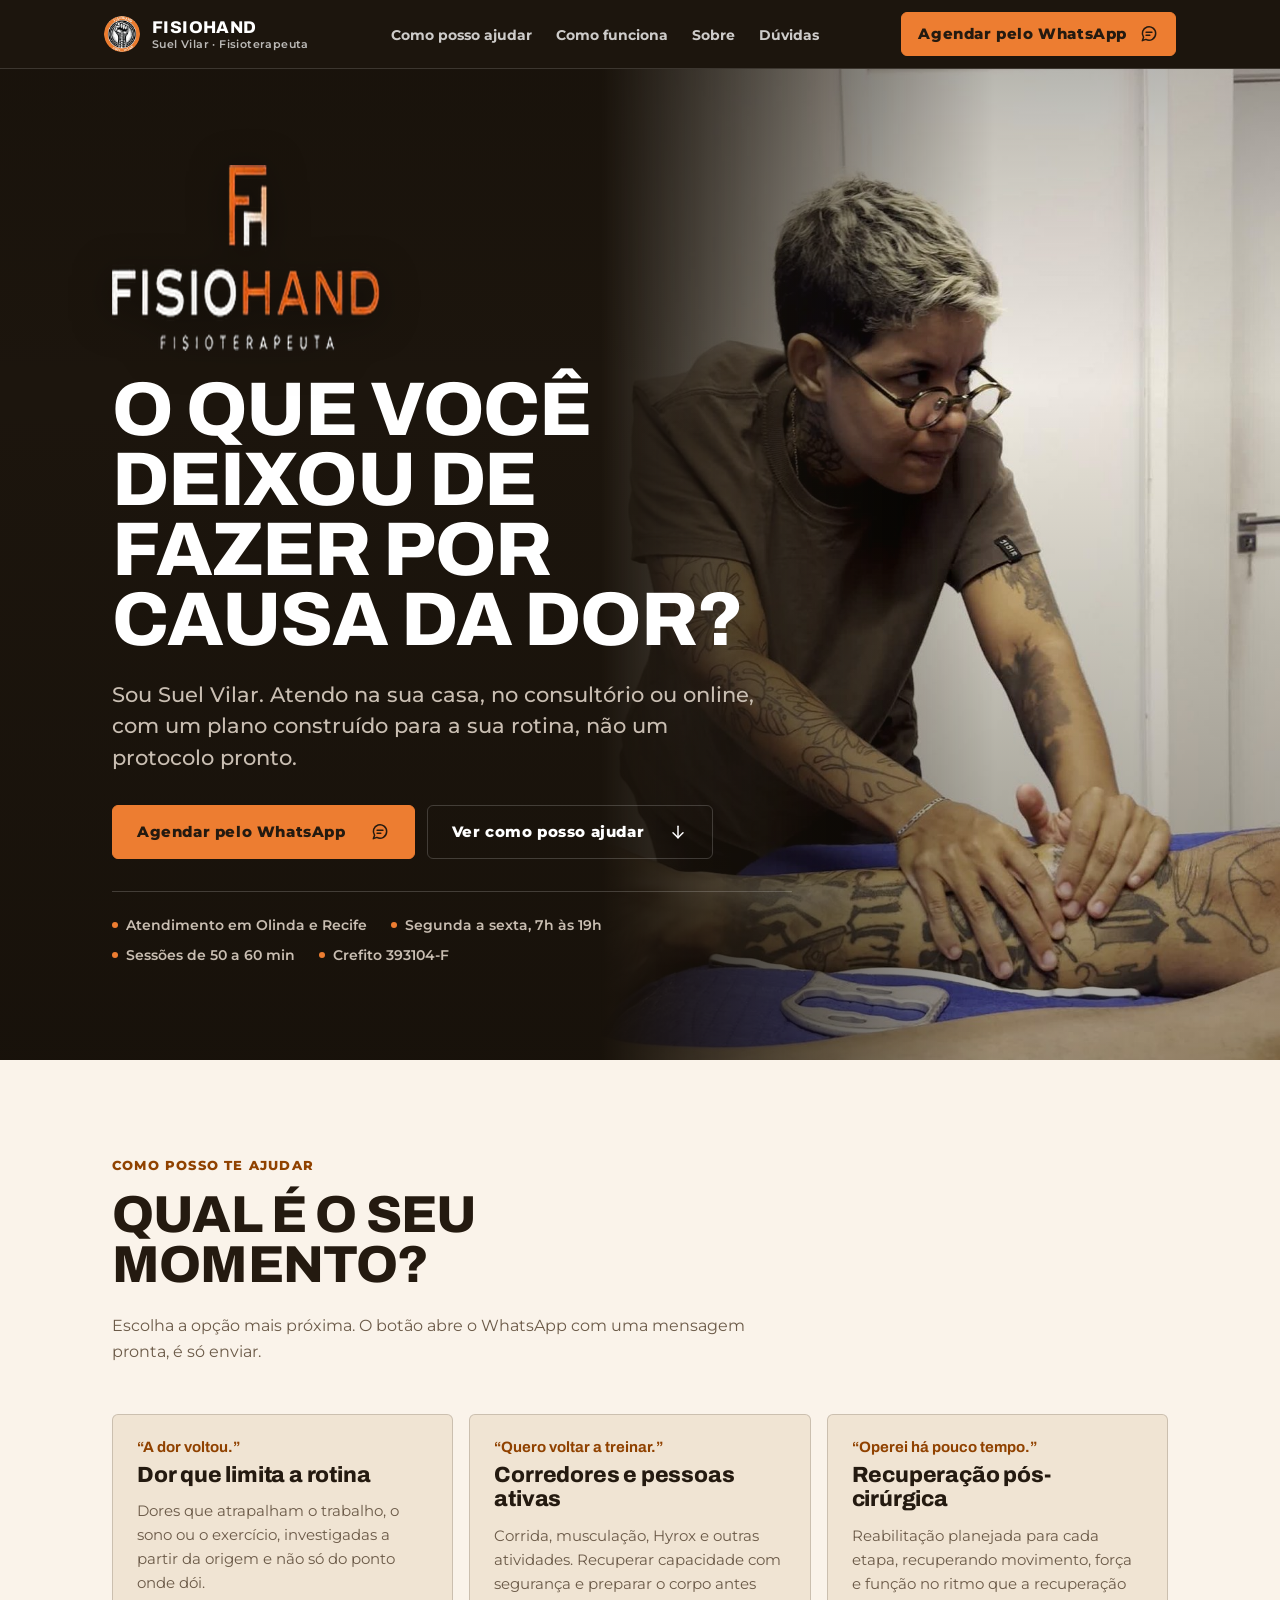
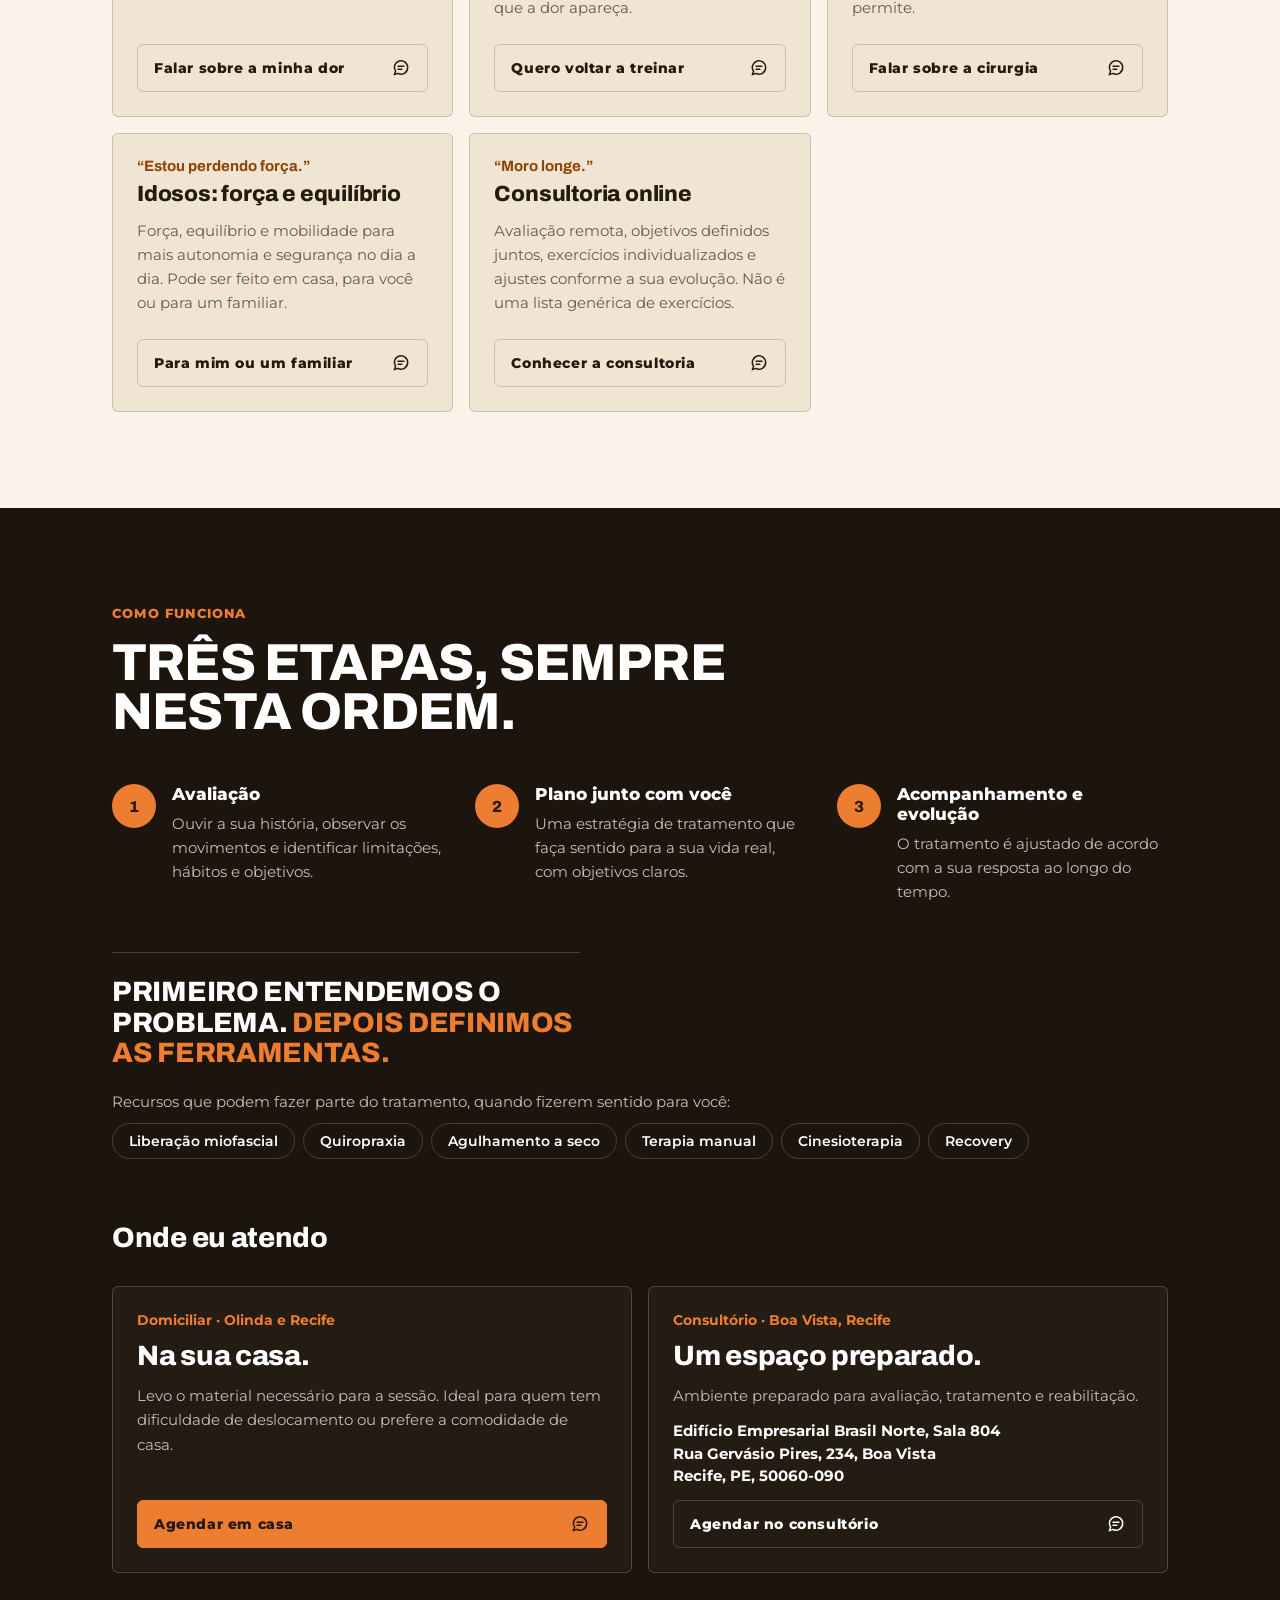
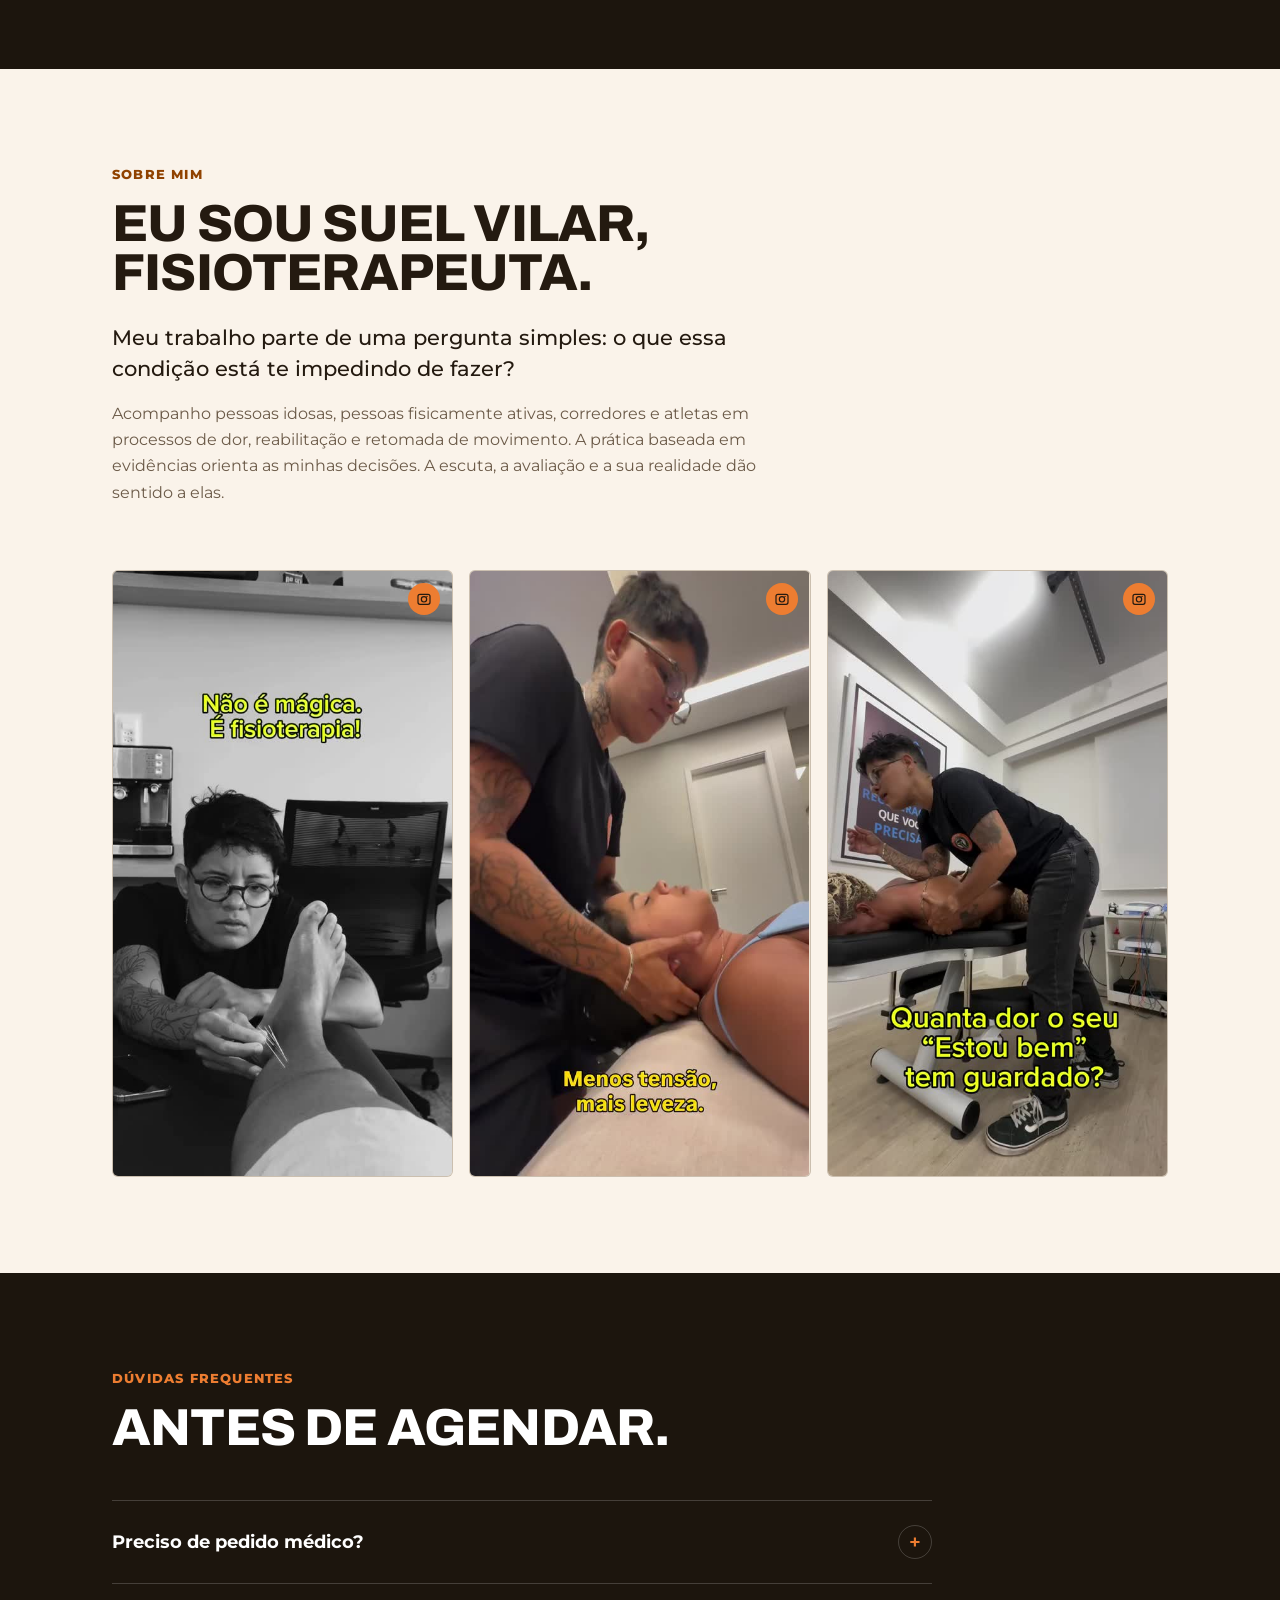
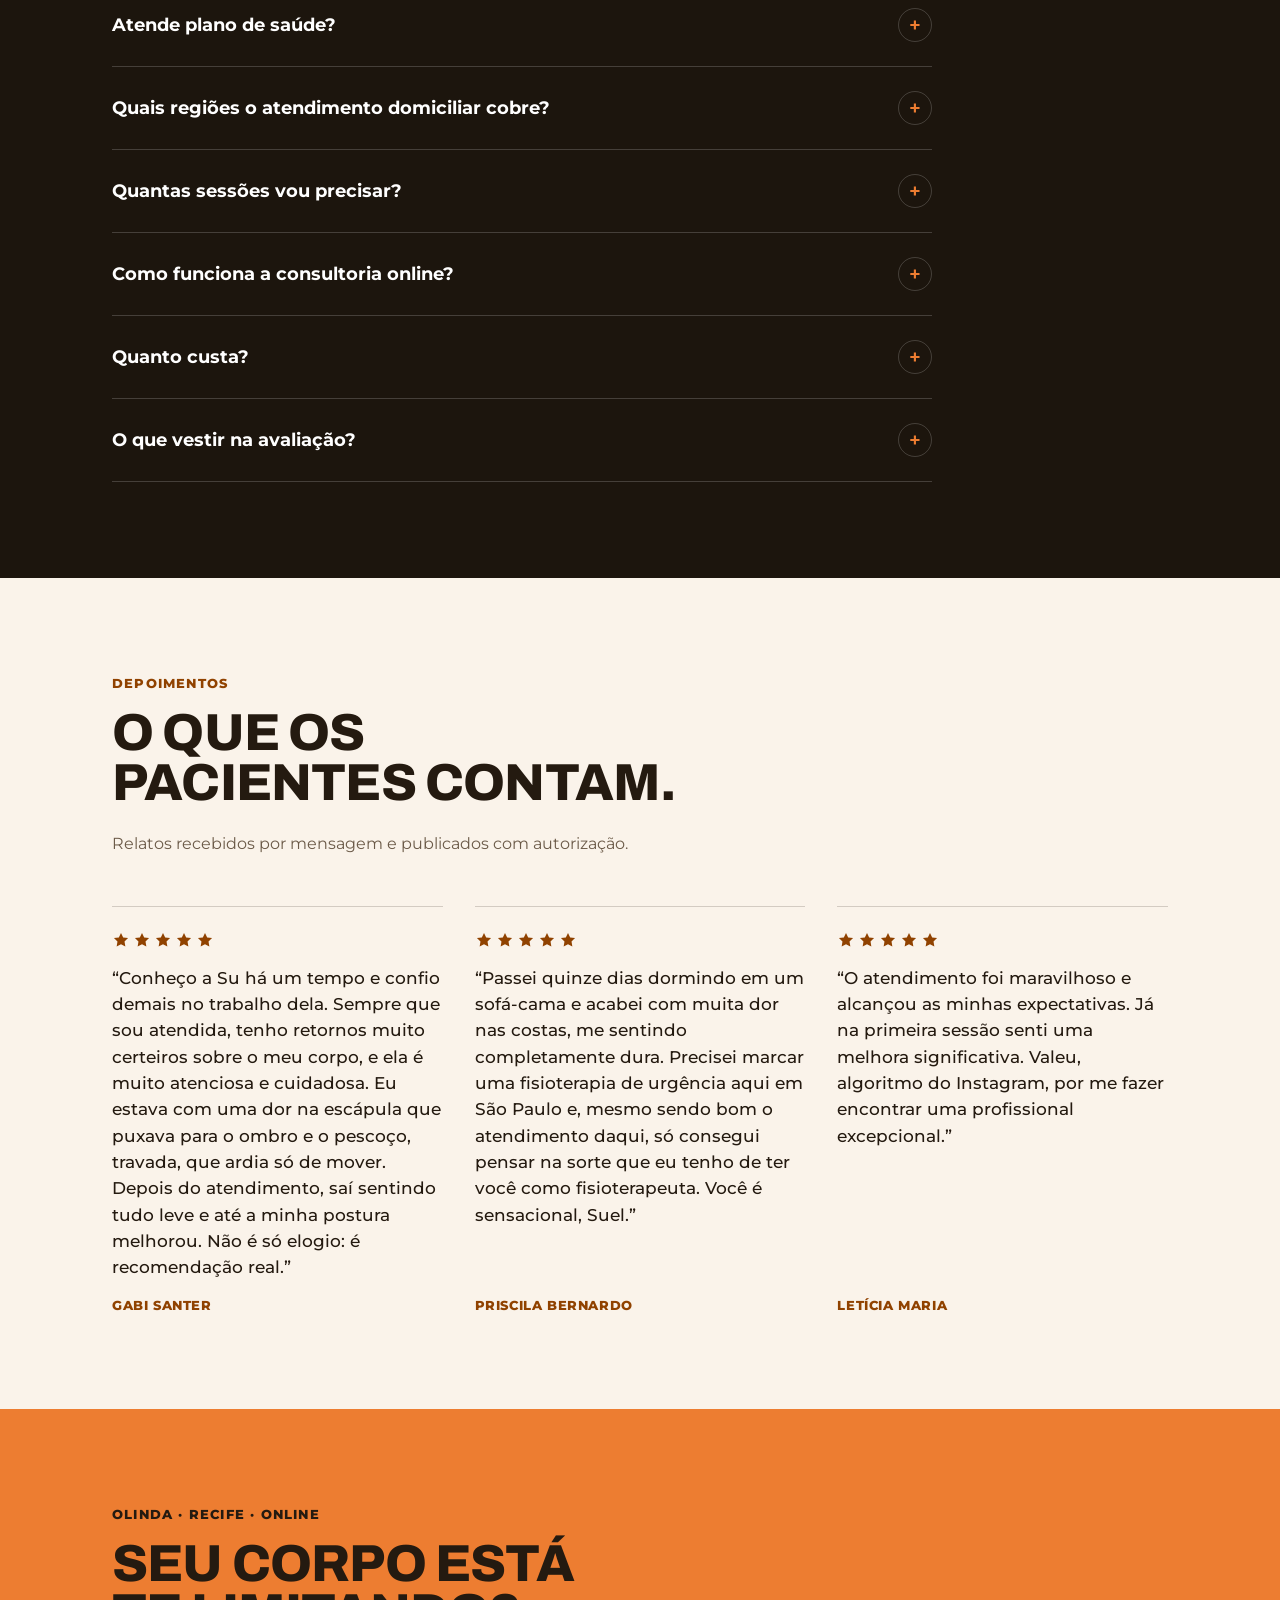
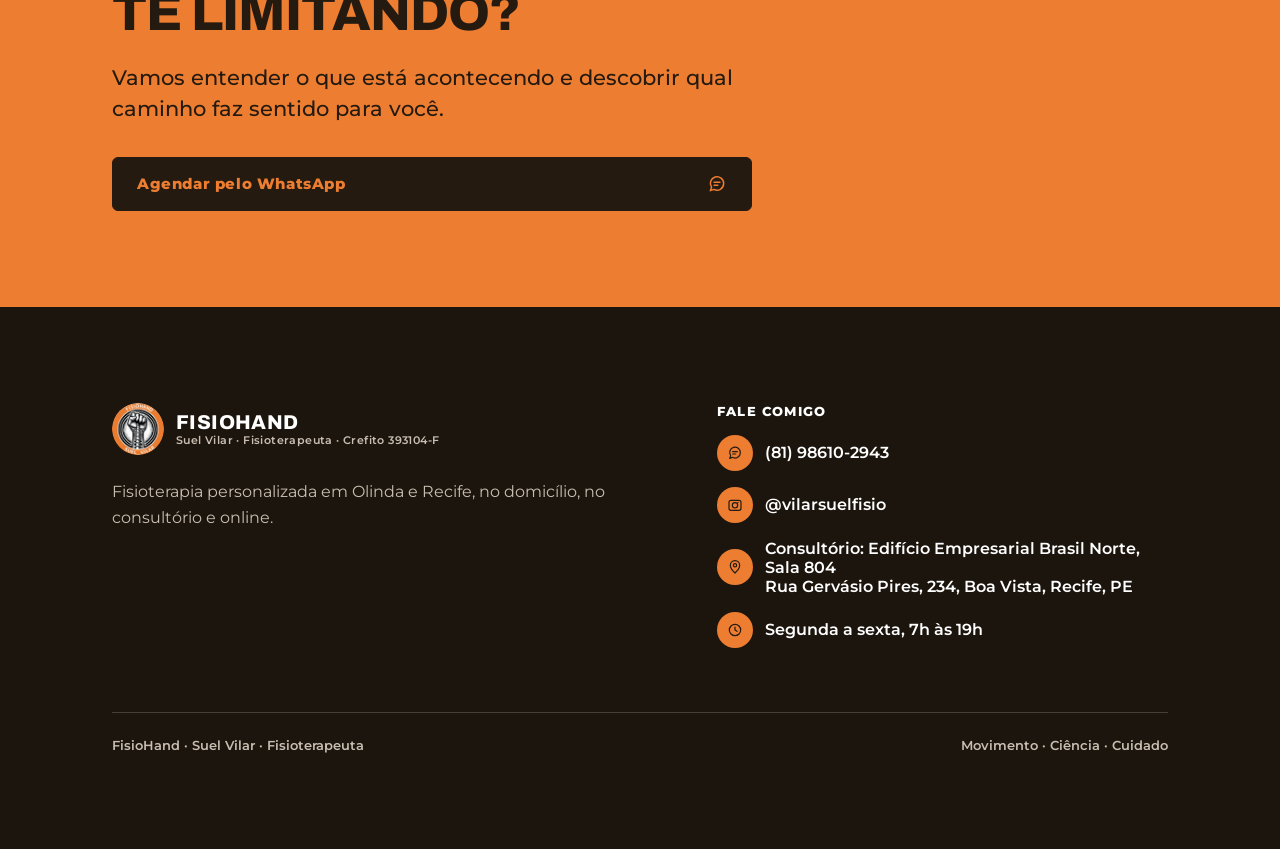
==== commit bff10703: "Melhorias do site: menu no celular, CTA no topo, endereço e horário - Corrige "Agulhamento a seco" (" ====
--- a/index.html
+++ b/index.html
@@ -5,7 +5,7 @@
 <meta name="viewport" content="width=device-width,initial-scale=1,viewport-fit=cover">
 <title>FisioHand | Suel Vilar, Fisioterapeuta em Olinda e Recife</title>
 <meta name="description" content="Fisioterapia personalizada com Suel Vilar em Olinda e Recife: atendimento domiciliar, em consultório e online. Dor, pós-cirúrgico, corredores e atletas, idosos. Agende pelo WhatsApp.">
-<link rel="canonical" href="https://marco-fontes.github.io/SiteSuel/">
+<link rel="canonical" href="https://www.fisiohand.com.br/">
 <meta name="theme-color" content="#1c150d">
 
 <link rel="icon" type="image/png" sizes="32x32" href="assets/img/favicon-32.png">
@@ -18,8 +18,8 @@
 <meta property="og:site_name" content="FisioHand">
 <meta property="og:title" content="FisioHand | Suel Vilar, Fisioterapeuta em Olinda e Recife">
 <meta property="og:description" content="Atendimento domiciliar, em consultório e online, com um plano construído para a sua rotina. Agende pelo WhatsApp.">
-<meta property="og:url" content="https://marco-fontes.github.io/SiteSuel/">
-<meta property="og:image" content="https://marco-fontes.github.io/SiteSuel/assets/img/compartilhar.jpg">
+<meta property="og:url" content="https://www.fisiohand.com.br/">
+<meta property="og:image" content="https://www.fisiohand.com.br/assets/img/compartilhar.jpg">
 <meta property="og:image:width" content="1200">
 <meta property="og:image:height" content="630">
 <meta property="og:image:alt" content="Suel Vilar em atendimento de fisioterapia, com a marca FisioHand">
@@ -27,7 +27,7 @@
 
 <link rel="preconnect" href="https://fonts.googleapis.com">
 <link rel="preconnect" href="https://fonts.gstatic.com" crossorigin>
-<link href="https://fonts.googleapis.com/css2?family=Archivo:wght@600;700;800&family=Montserrat:wght@400;500;600;700;800&display=swap" rel="stylesheet">
+<link href="https://fonts.googleapis.com/css2?family=Archivo:wght@700;800&family=Montserrat:wght@400;500;600;700;800&display=swap" rel="stylesheet">
 <link rel="stylesheet" href="css/site.css">
 <script src="js/site.js" defer></script>
 
@@ -37,17 +37,26 @@
   "@type": "Physiotherapy",
   "name": "FisioHand | Suel Vilar, Fisioterapeuta",
   "description": "Fisioterapia personalizada com Suel Vilar em Olinda e Recife: atendimento domiciliar, em consultório e online. Dor, pós-cirúrgico, corredores e atletas, idosos. Agende pelo WhatsApp.",
-  "url": "https://marco-fontes.github.io/SiteSuel/",
-  "image": "https://marco-fontes.github.io/SiteSuel/assets/img/compartilhar.jpg",
-  "logo": "https://marco-fontes.github.io/SiteSuel/assets/img/selo-512.png",
+  "url": "https://www.fisiohand.com.br/",
+  "image": "https://www.fisiohand.com.br/assets/img/compartilhar.jpg",
+  "logo": "https://www.fisiohand.com.br/assets/img/selo-512.png",
   "telephone": "+55 81 98610-2943",
   "address": {
     "@type": "PostalAddress",
-    "streetAddress": "Edifício Empresarial Brasil Norte",
+    "streetAddress": "Rua Gervásio Pires, 234, Sala 804, Edifício Empresarial Brasil Norte, Boa Vista",
     "addressLocality": "Recife",
     "addressRegion": "PE",
+    "postalCode": "50060-090",
     "addressCountry": "BR"
   },
+  "openingHoursSpecification": [
+    {
+      "@type": "OpeningHoursSpecification",
+      "dayOfWeek": ["Monday", "Tuesday", "Wednesday", "Thursday", "Friday"],
+      "opens": "07:00",
+      "closes": "19:00"
+    }
+  ],
   "areaServed": [
     {
       "@type": "City",
@@ -66,18 +75,24 @@
 </head>
 <body>
 
+<a class="pular" href="#conteudo">Pular para o conteúdo</a>
+
 <!-- Ícone de conversa genérico. Para usar o ícone oficial do WhatsApp, baixe-o do kit de marca do WhatsApp e substitua os <svg> com a classe "ico-wpp". -->
 
 <nav class="nav" aria-label="Navegação principal">
   <div class="nav-inner">
     <a class="nav-marca" href="#topo">
-      <img src="assets/img/selo-160.png" width="160" height="160" alt="" />
+      <img src="assets/img/selo-112.png" width="112" height="112" alt="" />
       <span>
         <b>FisioHand</b>
         <small>Suel Vilar · Fisioterapeuta</small>
       </span>
     </a>
-    <ul class="nav-links">
+    <button class="nav-menu" type="button" aria-expanded="false" aria-controls="nav-links" hidden>
+      <svg viewBox="0 0 24 24" width="22" height="22" fill="none" stroke="currentColor" stroke-width="1.8" stroke-linecap="round" aria-hidden="true"><line x1="4" y1="7" x2="20" y2="7"/><line x1="4" y1="12" x2="20" y2="12"/><line x1="4" y1="17" x2="20" y2="17"/></svg>
+      <span>Menu</span>
+    </button>
+    <ul class="nav-links" id="nav-links">
       <li><a href="#ajuda">Como posso ajudar</a></li>
       <li><a href="#como-funciona">Como funciona</a></li>
       <li><a href="#sobre">Sobre</a></li>
@@ -95,6 +110,8 @@
   <span>WhatsApp</span>
 </a>
 
+<main id="conteudo" tabindex="-1">
+
 <!-- 1. HERÓI -->
 <header id="topo" class="secao heroi" data-theme="escuro">
   <div class="heroi-fundo" aria-hidden="true">
@@ -109,6 +126,10 @@
         <h1 class="h-xl">O que você deixou de fazer por causa da dor?</h1>
         <p class="lead">Sou Suel Vilar. Atendo na sua casa, no consultório ou online, com um plano construído para a sua rotina, não um protocolo pronto.</p>
         <div class="btn-linha">
+          <a class="btn" href="https://wa.me/5581986102943?text=Ol%C3%A1%2C%20Suel%21%20Vim%20pelo%20site%20e%20gostaria%20de%20agendar%20uma%20avalia%C3%A7%C3%A3o." target="_blank" rel="noopener">
+            <span>Agendar pelo WhatsApp</span>
+            <svg class="ico-wpp" viewBox="0 0 24 24" fill="none" stroke="currentColor" stroke-width="1.8" stroke-linecap="round" stroke-linejoin="round" aria-hidden="true"><path d="M20 11.5a8 8 0 0 1-11.8 7L4 20l1.5-4.1A8 8 0 1 1 20 11.5z"/><line x1="8.5" y1="10" x2="15.5" y2="10"/><line x1="8.5" y1="13.5" x2="13" y2="13.5"/></svg>
+          </a>
           <a class="btn btn--contorno" href="#ajuda">
             <span>Ver como posso ajudar</span>
             <svg viewBox="0 0 24 24" fill="none" stroke="currentColor" stroke-width="1.8" stroke-linecap="round" stroke-linejoin="round" aria-hidden="true"><line x1="12" y1="5" x2="12" y2="19"/><polyline points="6 13 12 19 18 13"/></svg>
@@ -116,6 +137,7 @@
         </div>
         <div class="heroi-regua">
           <div>Atendimento em Olinda e Recife</div>
+          <div>Segunda a sexta, 7h às 19h</div>
           <div>Sessões de 50 a 60 min</div>
           <div>Crefito 393104-F</div>
         </div>
@@ -230,7 +252,7 @@
     <div class="tags">
       <span class="tag">Liberação miofascial</span>
       <span class="tag">Quiropraxia</span>
-      <span class="tag">Agulhamento à seco</span>
+      <span class="tag">Agulhamento a seco</span>
       <span class="tag">Terapia manual</span>
       <span class="tag">Cinesioterapia</span>
       <span class="tag">Recovery</span>
@@ -252,7 +274,7 @@
           <p class="local-meta">Consultório · Boa Vista, Recife</p>
           <p class="h-md">Um espaço preparado.</p>
           <p class="par">Ambiente preparado para avaliação, tratamento e reabilitação.</p>
-          <p class="local-endereco">Edifício Empresarial Brasil Norte<br>Boa Vista, Recife, PE</p>
+          <p class="local-endereco">Edifício Empresarial Brasil Norte, Sala 804<br>Rua Gervásio Pires, 234, Boa Vista<br>Recife, PE, 50060-090</p>
           <a class="btn btn--bloco btn--contorno" href="https://wa.me/5581986102943?text=Ol%C3%A1%2C%20Suel%21%20Vim%20pelo%20site%20e%20quero%20agendar%20no%20consult%C3%B3rio.%20Quais%20hor%C3%A1rios%20voc%C3%AA%20tem%20dispon%C3%ADveis%3F" target="_blank" rel="noopener">
             <span>Agendar no consultório</span>
             <svg class="ico-wpp" viewBox="0 0 24 24" fill="none" stroke="currentColor" stroke-width="1.8" stroke-linecap="round" stroke-linejoin="round" aria-hidden="true"><path d="M20 11.5a8 8 0 0 1-11.8 7L4 20l1.5-4.1A8 8 0 1 1 20 11.5z"/><line x1="8.5" y1="10" x2="15.5" y2="10"/><line x1="8.5" y1="13.5" x2="13" y2="13.5"/></svg>
@@ -277,7 +299,7 @@
       <div class="reels">
         <a class="reel" href="https://www.instagram.com/reel/DetmWeBpkmp/" target="_blank" rel="noopener" aria-label="Vídeo completo no Instagram: não é mágica, é fisioterapia">
           <span class="reel-video">
-            <video src="assets/video/reel1.mp4" poster="assets/video/reel1.jpg" autoplay muted loop playsinline preload="metadata" aria-hidden="true"></video>
+            <video src="assets/video/reel1.mp4" poster="assets/video/reel1.jpg" muted loop playsinline preload="none" aria-hidden="true"></video>
             <span class="reel-selo">
               <svg viewBox="0 0 24 24" width="16" height="16" fill="none" stroke="currentColor" stroke-width="1.8" stroke-linecap="round" stroke-linejoin="round" aria-hidden="true"><rect x="3" y="5" width="18" height="15" rx="3"/><circle cx="12" cy="12.5" r="4"/><line x1="16.5" y1="8.2" x2="16.6" y2="8.2"/></svg>
             </span>
@@ -285,7 +307,7 @@
         </a>
         <a class="reel" href="https://www.instagram.com/reel/Deo_K20xt-z/" target="_blank" rel="noopener" aria-label="Vídeo completo no Instagram: menos tensão, mais leveza">
           <span class="reel-video">
-            <video src="assets/video/reel2.mp4" poster="assets/video/reel2.jpg" autoplay muted loop playsinline preload="metadata" aria-hidden="true"></video>
+            <video src="assets/video/reel2.mp4" poster="assets/video/reel2.jpg" muted loop playsinline preload="none" aria-hidden="true"></video>
             <span class="reel-selo">
               <svg viewBox="0 0 24 24" width="16" height="16" fill="none" stroke="currentColor" stroke-width="1.8" stroke-linecap="round" stroke-linejoin="round" aria-hidden="true"><rect x="3" y="5" width="18" height="15" rx="3"/><circle cx="12" cy="12.5" r="4"/><line x1="16.5" y1="8.2" x2="16.6" y2="8.2"/></svg>
             </span>
@@ -293,7 +315,7 @@
         </a>
         <a class="reel" href="https://www.instagram.com/reel/DeRxOqmJ3QB/" target="_blank" rel="noopener" aria-label="Vídeo completo no Instagram: quanta dor o seu estou bem tem guardado">
           <span class="reel-video">
-            <video src="assets/video/reel3.mp4" poster="assets/video/reel3.jpg" autoplay muted loop playsinline preload="metadata" aria-hidden="true"></video>
+            <video src="assets/video/reel3.mp4" poster="assets/video/reel3.jpg" muted loop playsinline preload="none" aria-hidden="true"></video>
             <span class="reel-selo">
               <svg viewBox="0 0 24 24" width="16" height="16" fill="none" stroke="currentColor" stroke-width="1.8" stroke-linecap="round" stroke-linejoin="round" aria-hidden="true"><rect x="3" y="5" width="18" height="15" rx="3"/><circle cx="12" cy="12.5" r="4"/><line x1="16.5" y1="8.2" x2="16.6" y2="8.2"/></svg>
             </span>
@@ -425,13 +447,15 @@
   </div>
 </section>
 
+</main>
+
 <!-- 8. RODAPÉ -->
 <footer id="contato" class="secao" data-theme="escuro">
   <div class="wrap" style="padding-bottom: var(--space-24);">
     <div class="rodape-grid">
       <div>
         <div class="nav-marca" style="margin-bottom: var(--space-6);">
-          <img src="assets/img/selo-160.png" width="160" height="160" alt="Selo FisioHand" style="width:52px;height:52px;" />
+          <img src="assets/img/selo-112.png" width="112" height="112" alt="Selo FisioHand" style="width:52px;height:52px;" />
           <span>
             <b style="font-size:20px;">FisioHand</b>
             <small style="color: var(--ink-muted);">Suel Vilar · Fisioterapeuta · Crefito 393104-F</small>
@@ -451,7 +475,11 @@
         </div>
         <div class="contato-linha">
           <span class="contato-icone"><svg viewBox="0 0 24 24" width="16" height="16" fill="none" stroke="currentColor" stroke-width="1.8" stroke-linecap="round" stroke-linejoin="round" aria-hidden="true"><path d="M12 21s-7-6.2-7-11.5A7 7 0 0 1 19 9.5C19 14.8 12 21 12 21z"/><circle cx="12" cy="9.5" r="2.5"/></svg></span>
-          <a href="https://www.google.com/maps/search/?api=1&amp;query=Edif%C3%ADcio%20Empresarial%20Brasil%20Norte%2C%20Boa%20Vista%2C%20Recife%20-%20PE" target="_blank" rel="noopener">Consultório: Edifício Empresarial Brasil Norte, Boa Vista, Recife, PE</a>
+          <a href="https://www.google.com/maps/search/?api=1&amp;query=Rua%20Gerv%C3%A1sio%20Pires%2C%20234%2C%20Boa%20Vista%2C%20Recife%20-%20PE%2C%2050060-090" target="_blank" rel="noopener">Consultório: Edifício Empresarial Brasil Norte, Sala 804<br>Rua Gervásio Pires, 234, Boa Vista, Recife, PE</a>
+        </div>
+        <div class="contato-linha">
+          <span class="contato-icone"><svg viewBox="0 0 24 24" width="16" height="16" fill="none" stroke="currentColor" stroke-width="1.8" stroke-linecap="round" stroke-linejoin="round" aria-hidden="true"><circle cx="12" cy="12" r="8.5"/><polyline points="12 7.5 12 12 15 14"/></svg></span>
+          <span class="contato-txt">Segunda a sexta, 7h às 19h</span>
         </div>
       </div>
     </div>
--- a/css/site.css
+++ b/css/site.css
@@ -71,9 +71,18 @@
 [hidden] { display: none !important; }
 
 /* Foco visível: brand-text é legível nos três temas */
-a:focus-visible, summary:focus-visible, .reel:focus-visible {
+a:focus-visible, summary:focus-visible, button:focus-visible, .reel:focus-visible {
   outline: 2px solid var(--brand-text); outline-offset: 3px; border-radius: var(--radius-md);
 }
+
+/* Link "pular para o conteúdo": invisível até receber foco pelo teclado */
+.pular {
+  position: absolute; left: var(--space-4); top: -100px; z-index: 100;
+  background: var(--brand); color: var(--on-brand); font-weight: 800; font-size: 15px;
+  padding: var(--space-3) var(--space-4); border-radius: var(--radius-md); text-decoration: none;
+}
+.pular:focus { top: var(--space-4); }
+main:focus { outline: none; }
 
 /* ===== Estrutura ===== */
 .secao { background: var(--surface-100); color: var(--ink); }
@@ -113,12 +122,6 @@
 
 .lead { font-size: clamp(18px, 2.1vw, 21px); line-height: 1.5; font-weight: 500; max-width: 46ch; }
 .par { font-size: 16px; line-height: 1.65; color: var(--ink-muted); max-width: 60ch; }
-
-.marca-agua {
-  font-size: 14px; line-height: 1.5; font-weight: 600; color: var(--brand-text);
-  border-top: 1px dashed var(--border); padding-top: var(--space-3); margin-top: var(--space-6);
-  max-width: 60ch;
-}
 
 /* Botões */
 .btn {
@@ -174,7 +177,25 @@
 .nav-links a:hover { color: #fff; }
 .nav .btn { min-height: 44px; padding: var(--space-2) var(--space-4); gap: var(--space-3); }
 
-@media (max-width: 900px) { .nav-links { display: none; } }
+/* Menu do celular: o botão só aparece quando o JS está ativo (atributo hidden removido em site.js) */
+.nav-menu {
+  display: none; align-items: center; gap: var(--space-2);
+  min-height: 44px; padding: var(--space-2) var(--space-3);
+  background: transparent; color: #fff; border: 1px solid rgba(255,255,255,0.24); border-radius: var(--radius-lg);
+  font: 700 14px/1 var(--font-body); cursor: pointer;
+}
+
+@media (max-width: 900px) {
+  .nav-links { display: none; }
+  .nav-menu:not([hidden]) { display: inline-flex; margin-left: auto; }
+  .nav.aberta .nav-links {
+    display: flex; flex-direction: column; gap: 0;
+    position: absolute; left: 0; right: 0; top: 100%;
+    background: #1c150d; border-bottom: 1px solid rgba(255,255,255,0.14);
+    padding: var(--space-2) var(--space-6) var(--space-4);
+  }
+  .nav.aberta .nav-links a { display: block; padding: var(--space-4) 0; font-size: 16px; border-top: 1px solid rgba(255,255,255,0.1); }
+}
 @media (max-width: 719px) { .nav .btn { display: none; } }
 
 /* ===== Herói: fotos de atendimento ao fundo, véu por cima, conteúdo acima de tudo ===== */
@@ -231,7 +252,7 @@
 }
 @media (min-width: 900px) { .heroi-marca img { width: 268px; } }
 
-/* No herói sobrou um botão só: ele acompanha o próprio texto, não estica */
+/* No herói os botões acompanham o próprio texto, não esticam */
 .heroi .btn-linha .btn { flex: 0 1 auto; }
 
 .heroi .lead { margin-top: var(--space-6); color: var(--ink-muted); }
@@ -396,7 +417,7 @@
   display: flex; align-items: center; justify-content: center; flex: none;
 }
 
-.contato-linha a, .contato-linha span.txt { text-decoration: none; font-weight: 600; font-size: 16px; }
+.contato-linha a, .contato-txt { text-decoration: none; font-weight: 600; font-size: 16px; }
 .contato-linha a:hover { color: var(--brand-text); }
 
 .rodape-grid { display: grid; grid-template-columns: 1fr; gap: var(--space-12); }
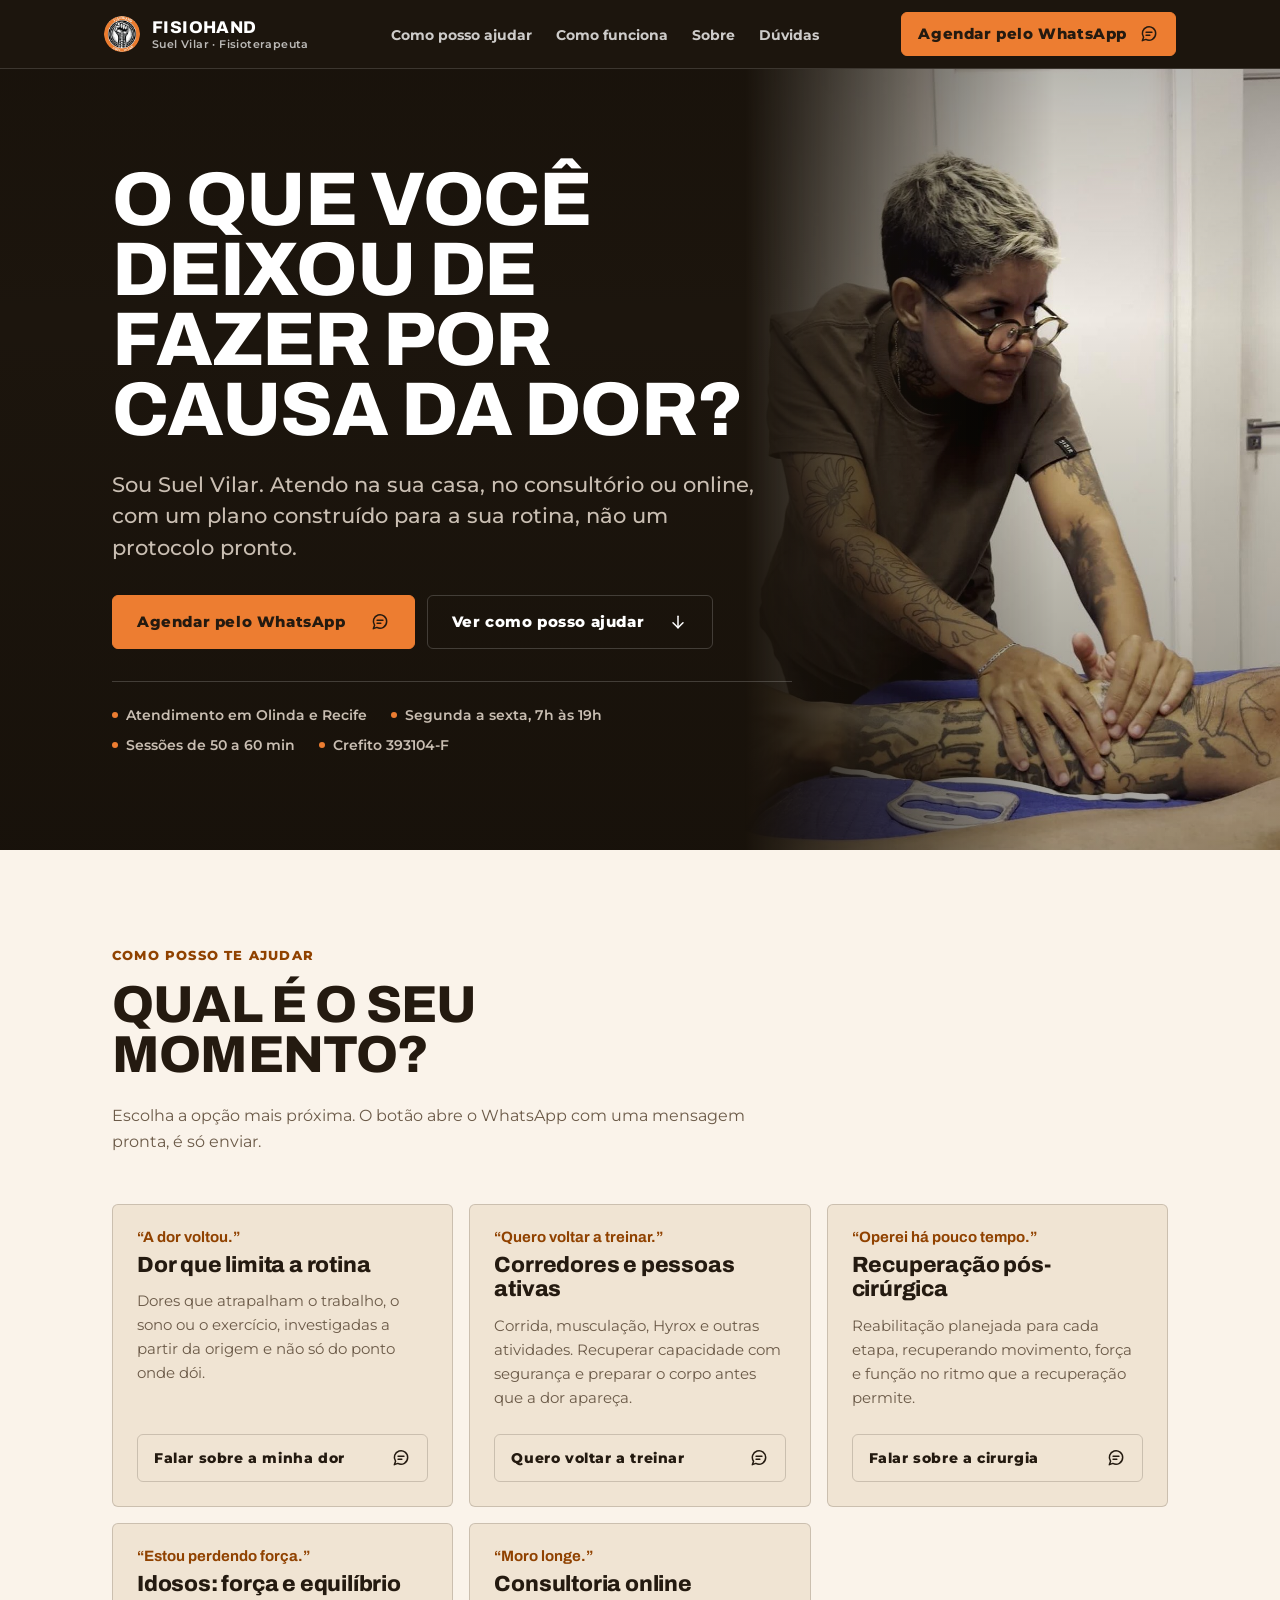
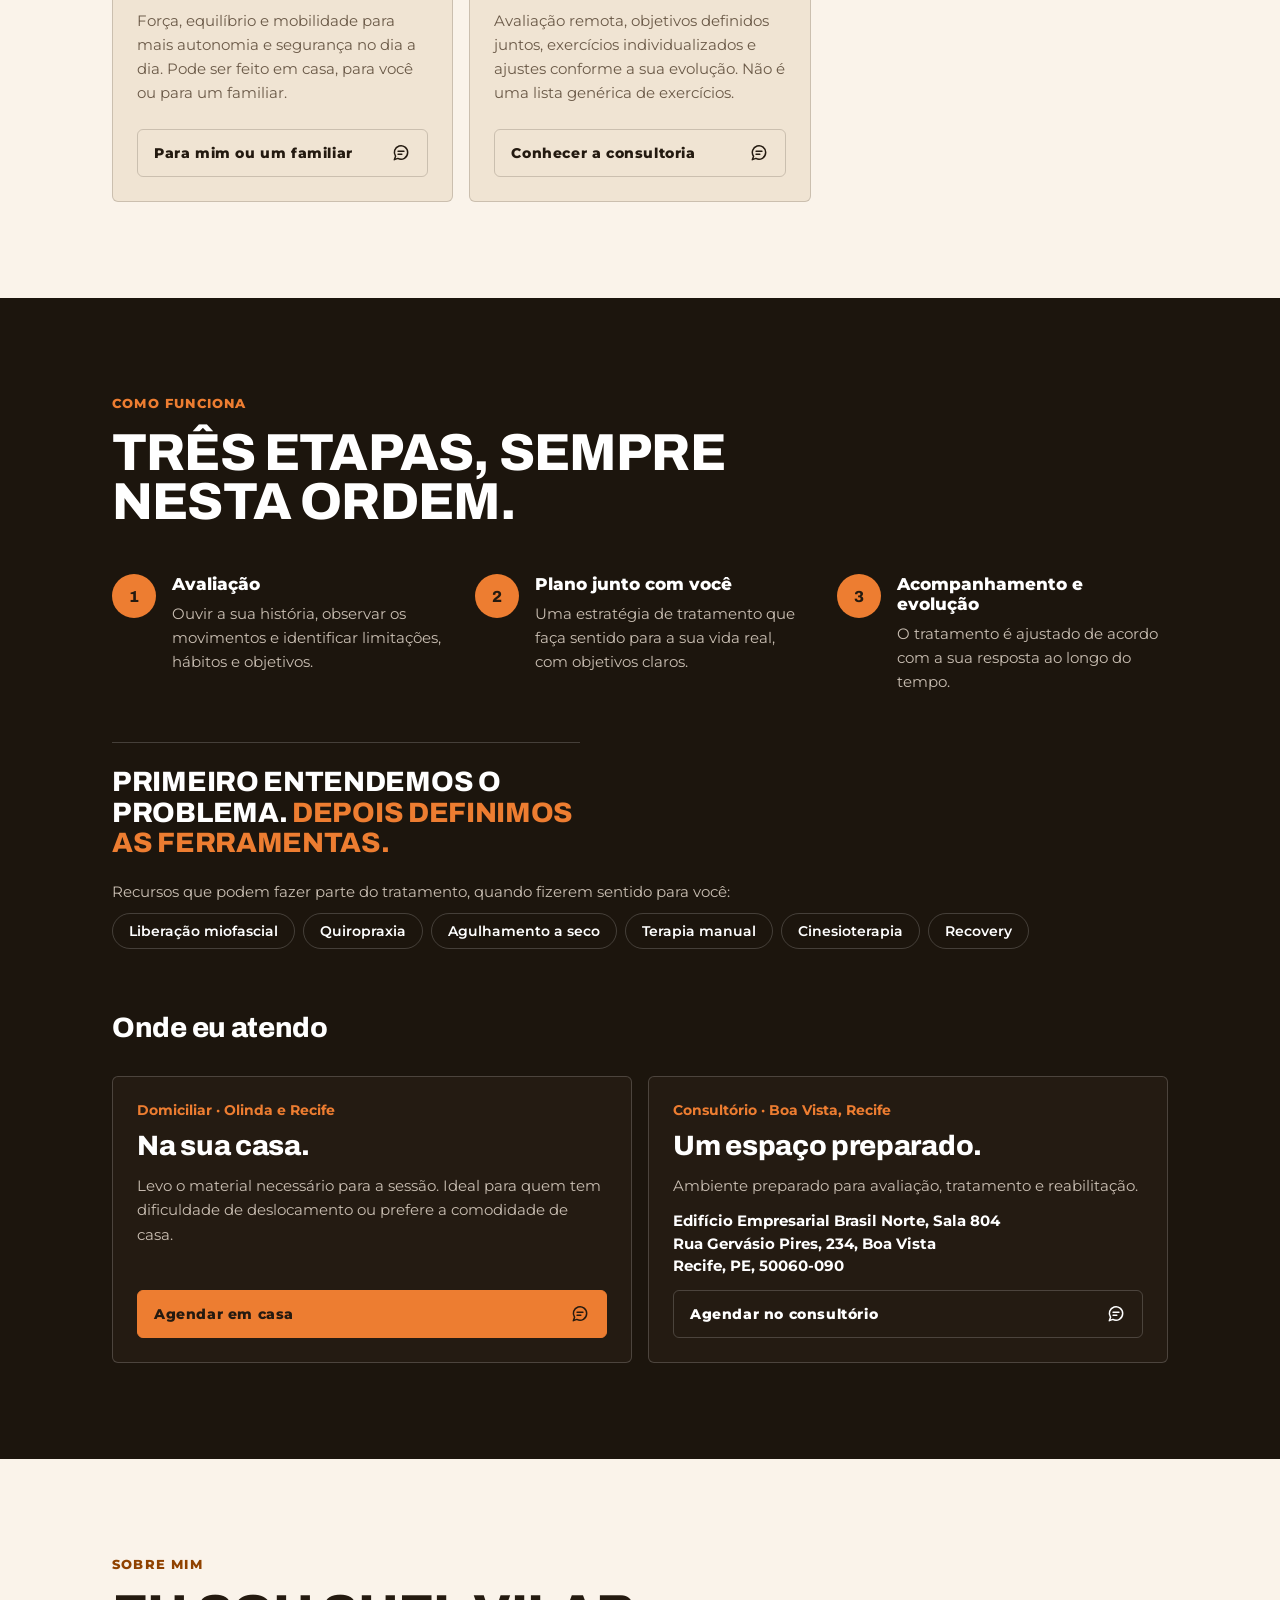
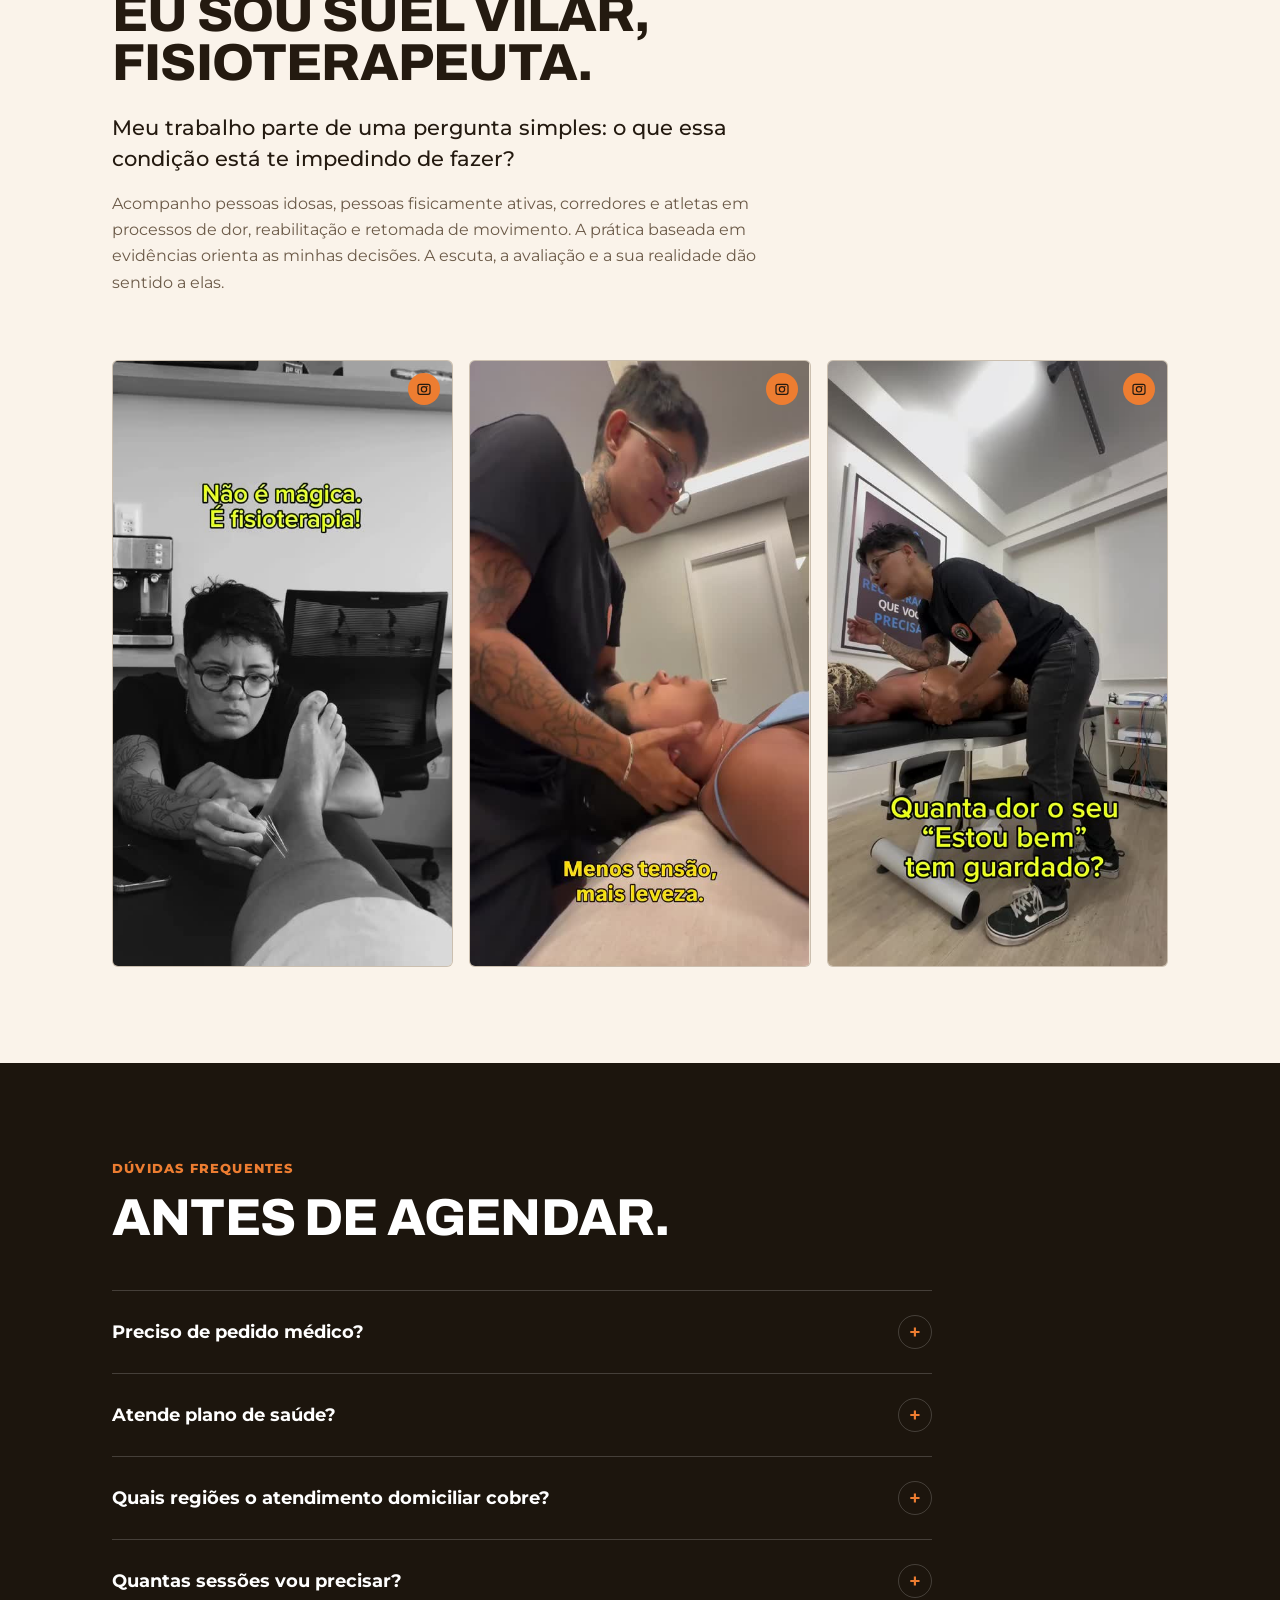
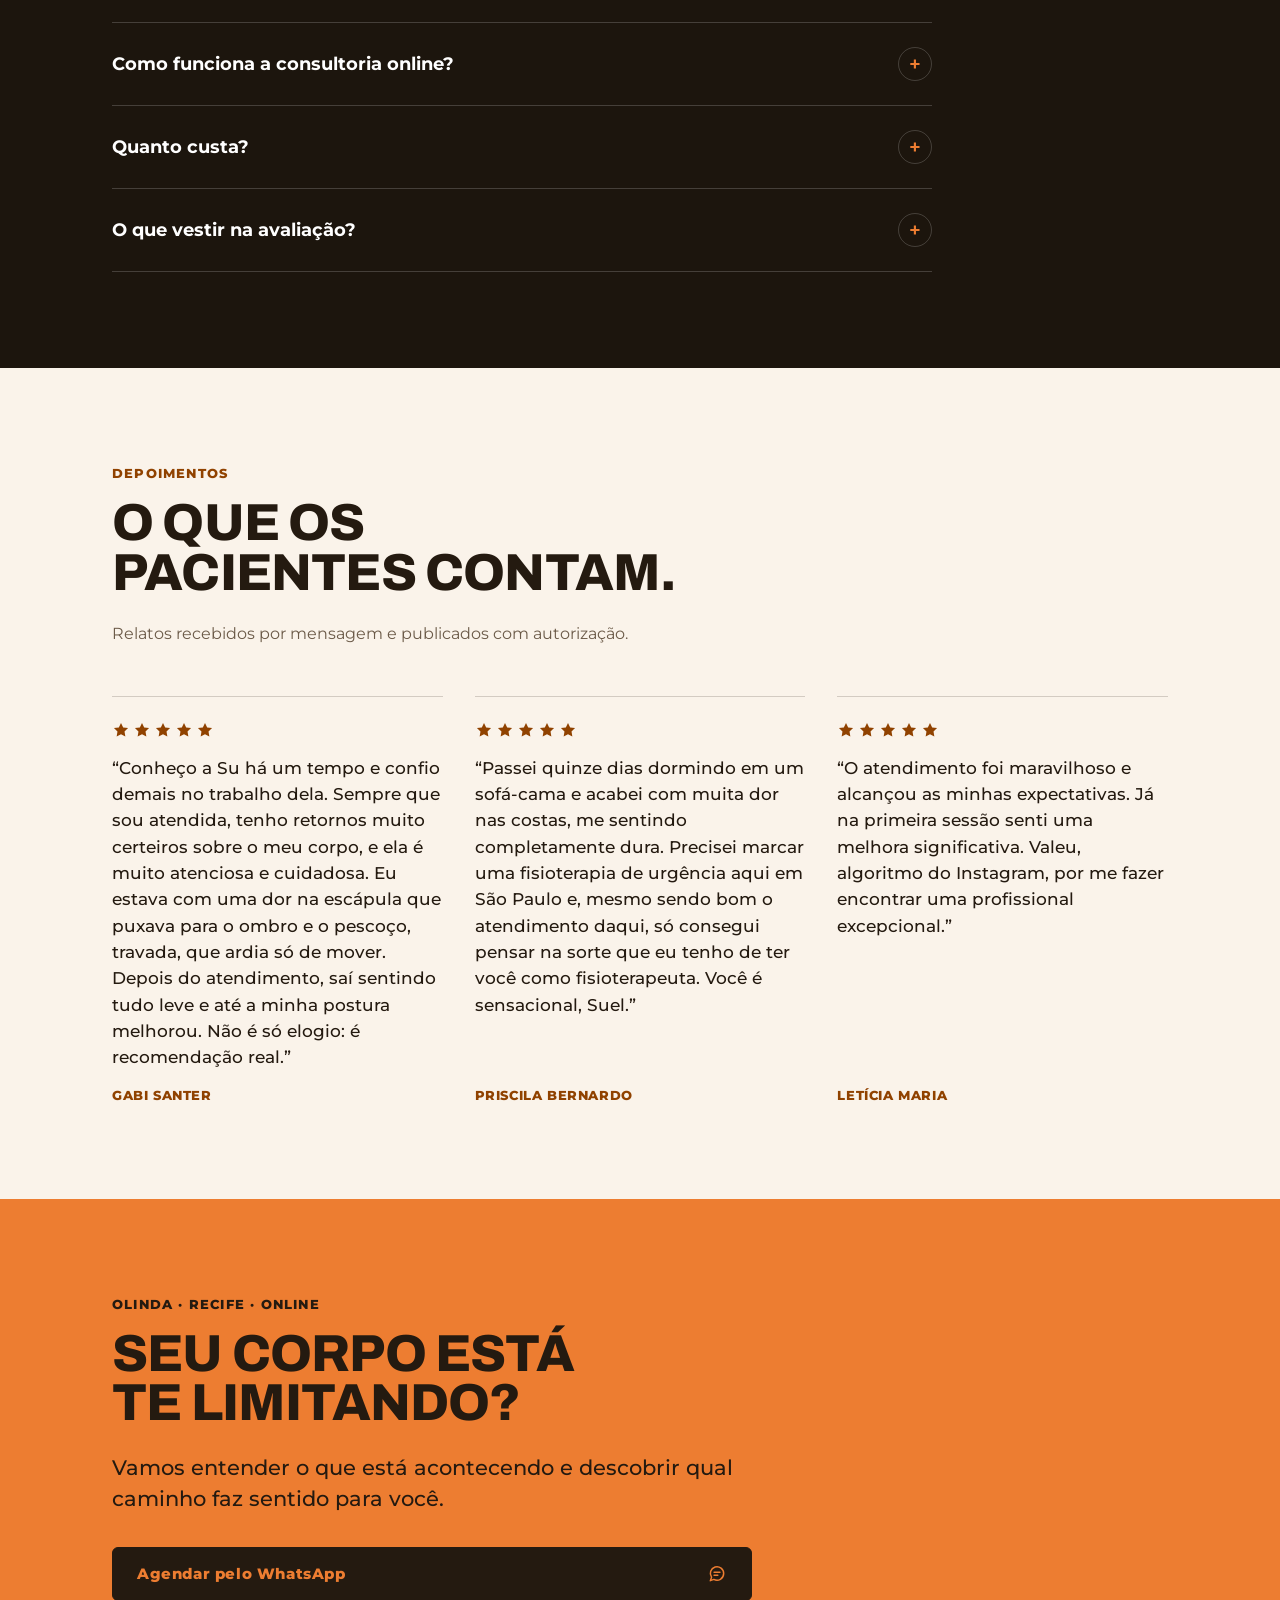
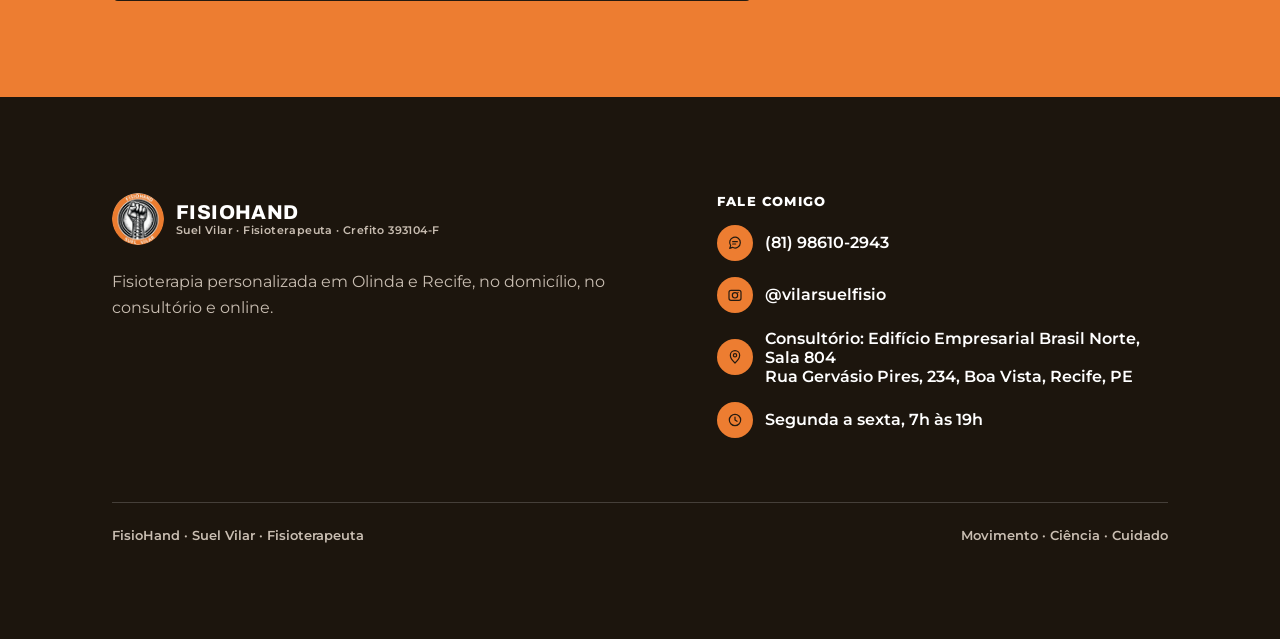
==== commit e6b75932: "Remove o logo (wordmark) do topo do site O título passa a abrir o herói. Remove o arquivo wordmark.p" ====
--- a/index.html
+++ b/index.html
@@ -122,7 +122,6 @@
   <div class="wrap">
     <div class="heroi-conteudo">
       <div>
-        <div class="heroi-marca"><img src="assets/img/wordmark.png" width="476" height="186" alt="FisioHand, Suel Vilar, fisioterapeuta"></div>
         <h1 class="h-xl">O que você deixou de fazer por causa da dor?</h1>
         <p class="lead">Sou Suel Vilar. Atendo na sua casa, no consultório ou online, com um plano construído para a sua rotina, não um protocolo pronto.</p>
         <div class="btn-linha">
--- a/css/site.css
+++ b/css/site.css
@@ -244,14 +244,6 @@
 
 .heroi-conteudo { max-width: 680px; }
 
-/* Marca horizontal sobre a foto: o arquivo já vem sem fundo, a sombra firma o traço */
-.heroi-marca { margin-bottom: var(--space-6); }
-.heroi-marca img {
-  width: 212px; max-width: 70%;
-  filter: drop-shadow(0 6px 18px rgba(0, 0, 0, 0.55));
-}
-@media (min-width: 900px) { .heroi-marca img { width: 268px; } }
-
 /* No herói os botões acompanham o próprio texto, não esticam */
 .heroi .btn-linha .btn { flex: 0 1 auto; }
 
